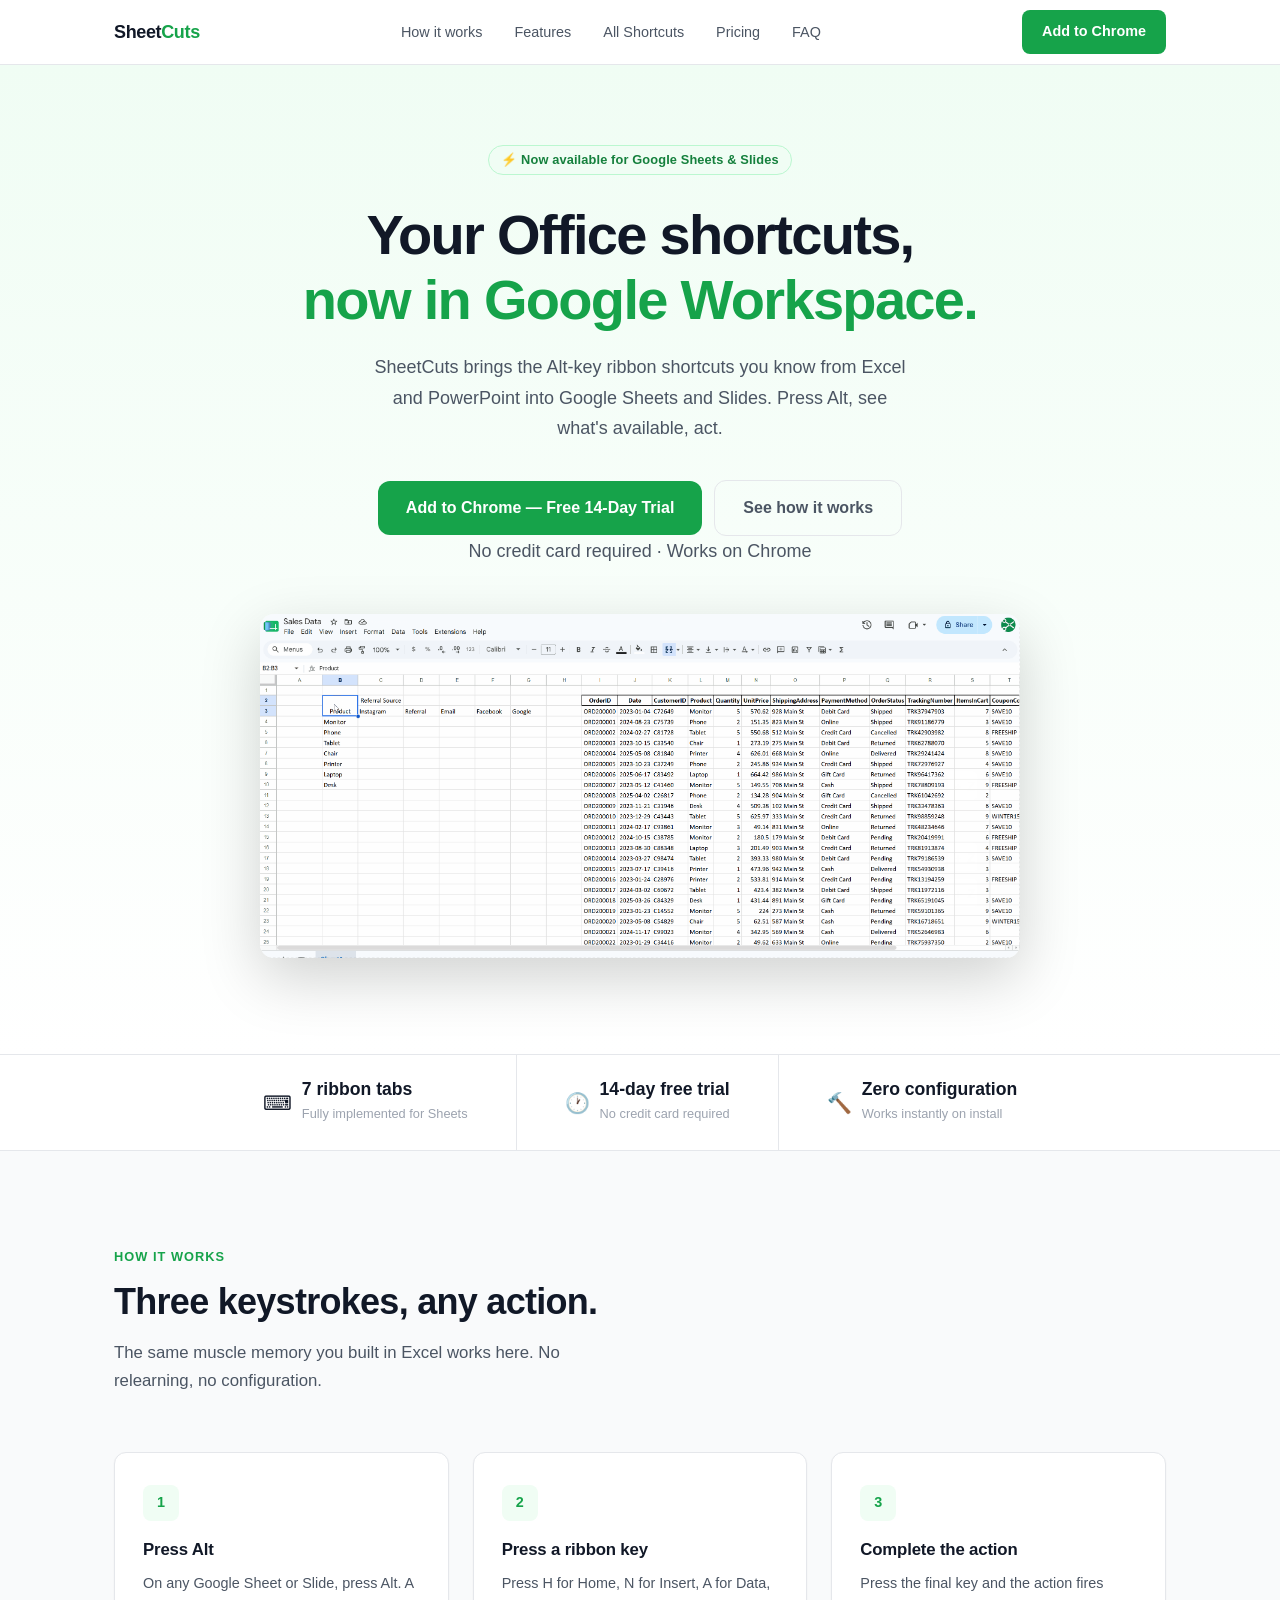
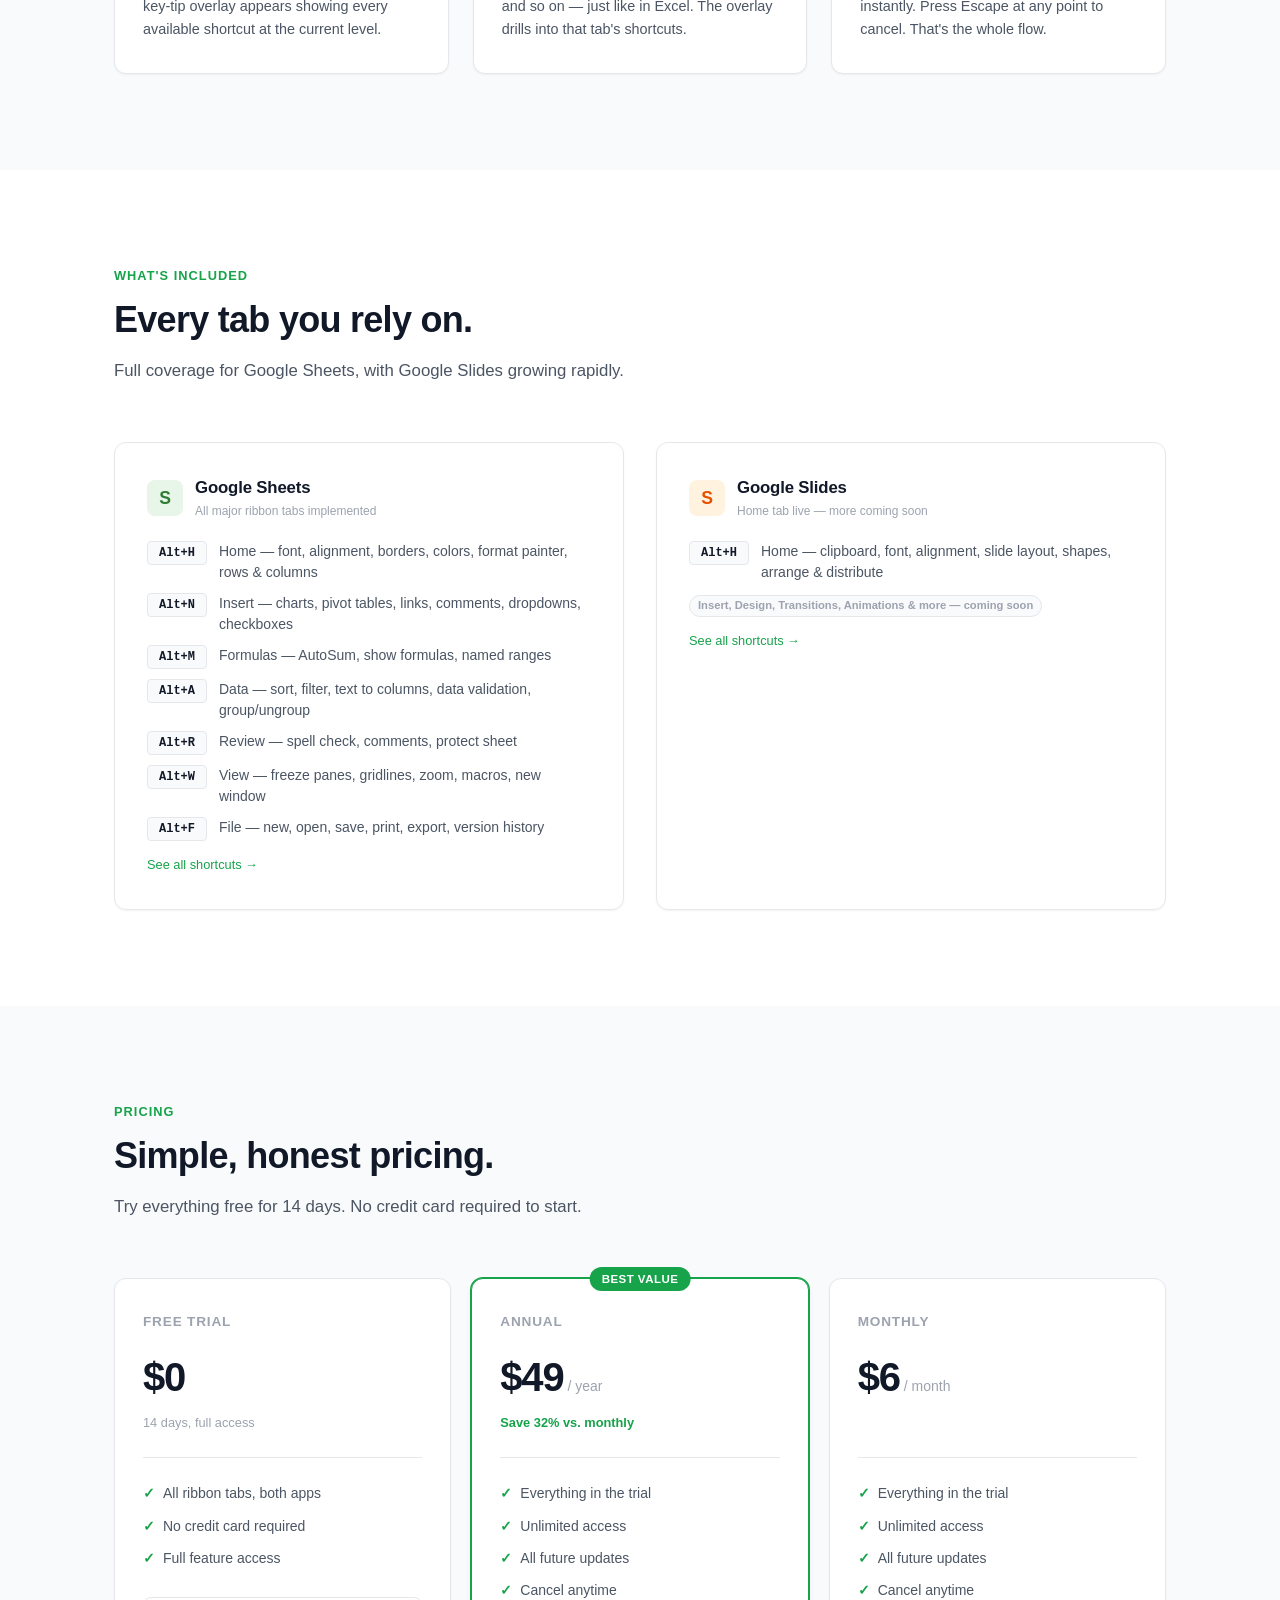
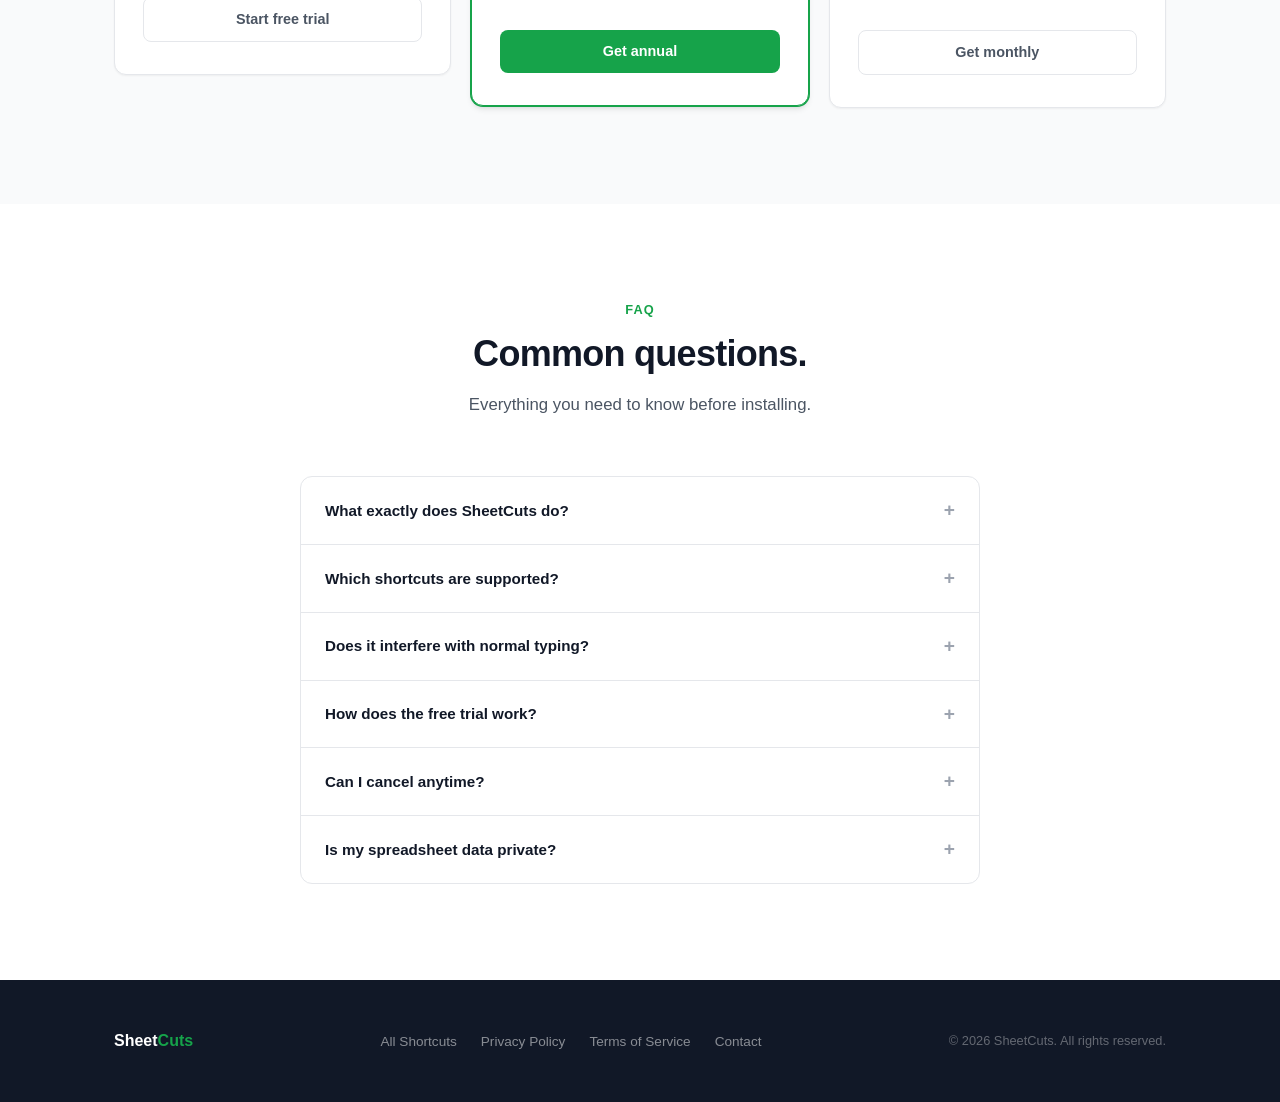
==== index.html @ 5a9d8355 "Replace static hero mockup with product demo GIF Swaps the homepage hero's static overlay mockup for" ====
<!DOCTYPE html>
<html lang="en">
<head>
  <meta charset="UTF-8">
  <meta http-equiv="Content-Security-Policy" content="default-src 'self'; script-src 'self'; style-src 'self' 'unsafe-inline' https://fonts.googleapis.com; font-src https://fonts.gstatic.com; img-src 'self' data:; connect-src 'self'; base-uri 'self'; form-action 'self'">
  <meta name="viewport" content="width=device-width, initial-scale=1.0">
  <title>SheetCuts — Excel & PowerPoint shortcuts for Google Workspace</title>
  <meta name="description" content="SheetCuts brings Microsoft Office Alt-key ribbon shortcuts to Google Sheets and Slides. Press Alt, see your options, act.">
  <link rel="preconnect" href="https://fonts.googleapis.com">
  <link rel="preconnect" href="https://fonts.gstatic.com" crossorigin>
  <link href="https://fonts.googleapis.com/css2?family=Inter:wght@400;500;600;700;800&display=swap" rel="stylesheet">
  <link rel="stylesheet" href="style.css">
</head>
<body>

  <!-- Navigation -->
  <nav>
    <div class="container nav-inner">
      <a href="/" class="nav-logo">Sheet<span>Cuts</span></a>
      <ul class="nav-links">
        <li><a href="#how-it-works">How it works</a></li>
        <li><a href="#features">Features</a></li>
        <li><a href="/shortcuts">All Shortcuts</a></li>
        <li><a href="#pricing">Pricing</a></li>
        <li><a href="#faq">FAQ</a></li>
      </ul>
      <!-- TODO: Replace # with Chrome Web Store URL once extension is approved -->
      <a href="https://chromewebstore.google.com/detail/sheetcuts/gdgindnabolfjpibpclidgkjghapodpd" target="_blank" rel="noopener" class="btn btn-primary">Add to Chrome</a>
    </div>
  </nav>

  <!-- Hero -->
  <section class="hero">
    <div class="container">
      <div class="hero-badge">&#9889; Now available for Google Sheets &amp; Slides</div>
      <h1>Your Office shortcuts,<br><em>now in Google Workspace.</em></h1>
      <p>SheetCuts brings the Alt-key ribbon shortcuts you know from Excel and PowerPoint into Google Sheets and Slides. Press Alt, see what's available, act.</p>
      <div class="hero-cta">
        <!-- TODO: Replace # with Chrome Web Store URL once extension is approved -->
        <a href="https://chromewebstore.google.com/detail/sheetcuts/gdgindnabolfjpibpclidgkjghapodpd" target="_blank" rel="noopener" class="btn btn-primary btn-lg">Add to Chrome &mdash; Free 14-Day Trial</a>
        <a href="#how-it-works" class="btn btn-outline btn-lg">See how it works</a>
      </div>
      <p class="hero-note">No credit card required &middot; Works on Chrome</p>

      <!-- Product demo (replaces the old static mockup) -->
      <div style="max-width:760px; margin:48px auto 0;">
        <img src="demo.gif" loading="lazy"
             alt="SheetCuts in action — press Alt to reveal the ribbon of shortcuts and format cells by keyboard"
             style="display:block; width:100%; height:auto; border-radius:14px; box-shadow:0 20px 60px rgba(0,0,0,0.18);">
      </div>
    </div>
  </section>

  <!-- Stats -->
  <div class="stats-bar">
    <div class="container">
      <div class="stats-inner">
        <div class="stat">
          <div class="stat-icon">&#9000;</div>
          <div class="stat-text">
            <strong>7 ribbon tabs</strong>
            <span>Fully implemented for Sheets</span>
          </div>
        </div>
        <div class="stat">
          <div class="stat-icon">&#128336;</div>
          <div class="stat-text">
            <strong>14-day free trial</strong>
            <span>No credit card required</span>
          </div>
        </div>
        <div class="stat">
          <div class="stat-icon">&#128296;</div>
          <div class="stat-text">
            <strong>Zero configuration</strong>
            <span>Works instantly on install</span>
          </div>
        </div>
      </div>
    </div>
  </div>

  <!-- How It Works -->
  <section id="how-it-works" class="how-it-works">
    <div class="container">
      <div class="section-label">How it works</div>
      <h2 class="section-title">Three keystrokes, any action.</h2>
      <p class="section-subtitle">The same muscle memory you built in Excel works here. No relearning, no configuration.</p>
      <div class="steps">
        <div class="step">
          <div class="step-num">1</div>
          <h3>Press Alt</h3>
          <p>On any Google Sheet or Slide, press Alt. A key-tip overlay appears showing every available shortcut at the current level.</p>
        </div>
        <div class="step">
          <div class="step-num">2</div>
          <h3>Press a ribbon key</h3>
          <p>Press H for Home, N for Insert, A for Data, and so on — just like in Excel. The overlay drills into that tab's shortcuts.</p>
        </div>
        <div class="step">
          <div class="step-num">3</div>
          <h3>Complete the action</h3>
          <p>Press the final key and the action fires instantly. Press Escape at any point to cancel. That's the whole flow.</p>
        </div>
      </div>
    </div>
  </section>

  <!-- Features -->
  <section id="features">
    <div class="container">
      <div class="section-label">What's included</div>
      <h2 class="section-title">Every tab you rely on.</h2>
      <p class="section-subtitle">Full coverage for Google Sheets, with Google Slides growing rapidly.</p>
      <div class="features-grid">

        <div class="feature-card">
          <div class="feature-card-header">
            <div class="app-icon sheets">S</div>
            <h3>Google Sheets<small>All major ribbon tabs implemented</small></h3>
          </div>
          <ul class="tab-list">
            <li><span class="tab-key">Alt+H</span> Home &mdash; font, alignment, borders, colors, format painter, rows &amp; columns</li>
            <li><span class="tab-key">Alt+N</span> Insert &mdash; charts, pivot tables, links, comments, dropdowns, checkboxes</li>
            <li><span class="tab-key">Alt+M</span> Formulas &mdash; AutoSum, show formulas, named ranges</li>
            <li><span class="tab-key">Alt+A</span> Data &mdash; sort, filter, text to columns, data validation, group/ungroup</li>
            <li><span class="tab-key">Alt+R</span> Review &mdash; spell check, comments, protect sheet</li>
            <li><span class="tab-key">Alt+W</span> View &mdash; freeze panes, gridlines, zoom, macros, new window</li>
            <li><span class="tab-key">Alt+F</span> File &mdash; new, open, save, print, export, version history</li>
          </ul>
          <a href="/shortcuts#sheets" class="feature-card-see-all">See all shortcuts &rarr;</a>
        </div>

        <div class="feature-card">
          <div class="feature-card-header">
            <div class="app-icon slides">S</div>
            <h3>Google Slides<small>Home tab live &mdash; more coming soon</small></h3>
          </div>
          <ul class="tab-list">
            <li><span class="tab-key">Alt+H</span> Home &mdash; clipboard, font, alignment, slide layout, shapes, arrange &amp; distribute</li>
          </ul>
          <span class="coming-soon-tag">Insert, Design, Transitions, Animations &amp; more &mdash; coming soon</span>
          <a href="/shortcuts#slides" class="feature-card-see-all">See all shortcuts &rarr;</a>
        </div>

      </div>
    </div>
  </section>

  <!-- Pricing -->
  <section id="pricing" class="pricing">
    <div class="container">
      <div class="section-label">Pricing</div>
      <h2 class="section-title">Simple, honest pricing.</h2>
      <p class="section-subtitle">Try everything free for 14 days. No credit card required to start.</p>
      <div class="pricing-grid">

        <div class="pricing-card">
          <h3>Free Trial</h3>
          <div class="price">
            <span class="amount">$0</span>
          </div>
          <p class="price-note">14 days, full access</p>
          <hr class="pricing-divider">
          <ul class="feature-list">
            <li>All ribbon tabs, both apps</li>
            <li>No credit card required</li>
            <li>Full feature access</li>
          </ul>
          <!-- TODO: Replace # with Chrome Web Store URL once extension is approved -->
          <a href="https://chromewebstore.google.com/detail/sheetcuts/gdgindnabolfjpibpclidgkjghapodpd" target="_blank" rel="noopener" class="btn btn-outline">Start free trial</a>
        </div>

        <div class="pricing-card featured">
          <div class="featured-badge">Best value</div>
          <h3>Annual</h3>
          <div class="price">
            <span class="amount">$49</span>
            <span class="period">/ year</span>
          </div>
          <p class="price-note savings">Save 32% vs. monthly</p>
          <hr class="pricing-divider">
          <ul class="feature-list">
            <li>Everything in the trial</li>
            <li>Unlimited access</li>
            <li>All future updates</li>
            <li>Cancel anytime</li>
          </ul>
          <!-- TODO: Replace # with Chrome Web Store URL once extension is approved -->
          <a href="https://chromewebstore.google.com/detail/sheetcuts/gdgindnabolfjpibpclidgkjghapodpd" target="_blank" rel="noopener" class="btn btn-primary">Get annual</a>
        </div>

        <div class="pricing-card">
          <h3>Monthly</h3>
          <div class="price">
            <span class="amount">$6</span>
            <span class="period">/ month</span>
          </div>
          <p class="price-note">&nbsp;</p>
          <hr class="pricing-divider">
          <ul class="feature-list">
            <li>Everything in the trial</li>
            <li>Unlimited access</li>
            <li>All future updates</li>
            <li>Cancel anytime</li>
          </ul>
          <!-- TODO: Replace # with Chrome Web Store URL once extension is approved -->
          <a href="https://chromewebstore.google.com/detail/sheetcuts/gdgindnabolfjpibpclidgkjghapodpd" target="_blank" rel="noopener" class="btn btn-outline">Get monthly</a>
        </div>

      </div>
    </div>
  </section>

  <!-- FAQ -->
  <section id="faq">
    <div class="container" style="text-align:center;">
      <div class="section-label">FAQ</div>
      <h2 class="section-title">Common questions.</h2>
      <p class="section-subtitle" style="margin:0 auto;">Everything you need to know before installing.</p>
      <div class="faq-list" style="text-align:left;">

        <div class="faq-item">
          <button class="faq-question">
            What exactly does SheetCuts do?
            <span class="faq-icon">+</span>
          </button>
          <div class="faq-answer">
            SheetCuts lets you use Microsoft Office-style Alt-key shortcuts in Google Sheets and Slides. When you press Alt, an overlay appears showing available shortcut keys. Press keys to navigate the ribbon and fire actions — just like in Excel or PowerPoint.
          </div>
        </div>

        <div class="faq-item">
          <button class="faq-question">
            Which shortcuts are supported?
            <span class="faq-icon">+</span>
          </button>
          <div class="faq-answer">
            Google Sheets has full coverage across 7 ribbon tabs: Home (H), Insert (N), Formulas (M), Data (A), Review (R), View (W), and File (F). Google Slides currently has the Home (H) tab implemented, with the remaining tabs in active development.
          </div>
        </div>

        <div class="faq-item">
          <button class="faq-question">
            Does it interfere with normal typing?
            <span class="faq-icon">+</span>
          </button>
          <div class="faq-answer">
            No. SheetCuts only activates when you press Alt while not editing a cell or text box. While you're typing, it stays completely out of the way. Press Escape at any point to dismiss the overlay and return to normal.
          </div>
        </div>

        <div class="faq-item">
          <button class="faq-question">
            How does the free trial work?
            <span class="faq-icon">+</span>
          </button>
          <div class="faq-answer">
            After installing the extension and signing in with your Google account, you get 14 days of full access — no credit card required. At the end of the trial, you can choose a monthly or annual plan to continue. If you don't subscribe, the extension stops working until you do.
          </div>
        </div>

        <div class="faq-item">
          <button class="faq-question">
            Can I cancel anytime?
            <span class="faq-icon">+</span>
          </button>
          <div class="faq-answer">
            Yes. Cancel anytime and you'll keep access until the end of your current billing period. No questions asked.
          </div>
        </div>

        <div class="faq-item">
          <button class="faq-question">
            Is my spreadsheet data private?
            <span class="faq-icon">+</span>
          </button>
          <div class="faq-answer">
            Absolutely. SheetCuts never reads, stores, or transmits the content of your spreadsheets or presentations. The only data we collect is your Google account email and ID, used solely to verify your subscription status.
          </div>
        </div>

      </div>
    </div>
  </section>

  <!-- Footer -->
  <footer>
    <div class="container footer-inner">
      <div class="footer-logo">Sheet<span>Cuts</span></div>
      <ul class="footer-links">
        <li><a href="/shortcuts">All Shortcuts</a></li>
        <li><a href="/privacy">Privacy Policy</a></li>
        <li><a href="/terms">Terms of Service</a></li>
        <li><a href="mailto:sheetcuts@gmail.com">Contact</a></li>
      </ul>
      <p class="footer-copy">&copy; 2026 SheetCuts. All rights reserved.</p>
    </div>
  </footer>

  <script src="main.js"></script>

</body>
</html>
---- style.css ----
/* ─── Reset & Base ─────────────────────────────────────────── */
*, *::before, *::after { box-sizing: border-box; margin: 0; padding: 0; }

:root {
  --brand:        #16a34a;
  --brand-dark:   #15803d;
  --brand-light:  #f0fdf4;
  --brand-border: #bbf7d0;
  --text-primary: #111827;
  --text-secondary: #4b5563;
  --text-muted:   #9ca3af;
  --border:       #e5e7eb;
  --bg:           #ffffff;
  --bg-subtle:    #f9fafb;
  --radius:       12px;
  --radius-sm:    8px;
  --shadow-sm:    0 1px 2px rgba(0,0,0,0.05);
  --shadow:       0 1px 3px rgba(0,0,0,0.1), 0 1px 2px rgba(0,0,0,0.06);
  --shadow-md:    0 4px 6px -1px rgba(0,0,0,0.1), 0 2px 4px -1px rgba(0,0,0,0.06);
  --shadow-lg:    0 10px 15px -3px rgba(0,0,0,0.1), 0 4px 6px -2px rgba(0,0,0,0.05);
}

html { scroll-behavior: smooth; }

body {
  font-family: 'Inter', -apple-system, BlinkMacSystemFont, 'Segoe UI', sans-serif;
  color: var(--text-primary);
  line-height: 1.6;
  background: var(--bg);
  -webkit-font-smoothing: antialiased;
}

a { color: var(--brand); text-decoration: none; }
a:hover { color: var(--brand-dark); }

img { max-width: 100%; display: block; }

/* ─── Layout ────────────────────────────────────────────────── */
.container {
  max-width: 1100px;
  margin: 0 auto;
  padding: 0 24px;
}

section { padding: 96px 0; }

/* ─── Navigation ────────────────────────────────────────────── */
nav {
  position: sticky;
  top: 0;
  z-index: 100;
  background: rgba(255,255,255,0.9);
  backdrop-filter: blur(12px);
  border-bottom: 1px solid var(--border);
}

.nav-inner {
  display: flex;
  align-items: center;
  justify-content: space-between;
  height: 64px;
}

.nav-logo {
  font-size: 1.125rem;
  font-weight: 700;
  color: var(--text-primary);
  letter-spacing: -0.02em;
}

.nav-logo span { color: var(--brand); }

.nav-links {
  display: flex;
  align-items: center;
  gap: 32px;
  list-style: none;
}

.nav-links a {
  font-size: 0.9rem;
  font-weight: 500;
  color: var(--text-secondary);
  transition: color 0.15s;
}

.nav-links a:hover { color: var(--text-primary); }

/* ─── Buttons ────────────────────────────────────────────────── */
.btn {
  display: inline-flex;
  align-items: center;
  gap: 8px;
  padding: 10px 20px;
  border-radius: var(--radius-sm);
  font-size: 0.9rem;
  font-weight: 600;
  cursor: pointer;
  transition: all 0.15s;
  border: none;
  text-decoration: none;
}

.btn-primary {
  background: var(--brand);
  color: #fff;
}

.btn-primary:hover {
  background: var(--brand-dark);
  color: #fff;
  transform: translateY(-1px);
  box-shadow: var(--shadow-md);
}

.btn-lg {
  padding: 14px 28px;
  font-size: 1rem;
  border-radius: var(--radius);
}

.btn-outline {
  background: transparent;
  color: var(--text-secondary);
  border: 1px solid var(--border);
}

.btn-outline:hover {
  background: var(--bg-subtle);
  color: var(--text-primary);
}

/* ─── Hero ───────────────────────────────────────────────────── */
.hero {
  padding: 80px 0 96px;
  text-align: center;
  background: linear-gradient(180deg, var(--brand-light) 0%, var(--bg) 100%);
}

.hero-badge {
  display: inline-flex;
  align-items: center;
  gap: 6px;
  background: var(--brand-light);
  border: 1px solid var(--brand-border);
  color: var(--brand-dark);
  font-size: 0.8rem;
  font-weight: 600;
  padding: 4px 12px;
  border-radius: 100px;
  margin-bottom: 28px;
  letter-spacing: 0.01em;
}

.hero h1 {
  font-size: clamp(2.25rem, 5vw, 3.5rem);
  font-weight: 800;
  line-height: 1.15;
  letter-spacing: -0.03em;
  color: var(--text-primary);
  margin-bottom: 20px;
  max-width: 700px;
  margin-left: auto;
  margin-right: auto;
}

.hero h1 em {
  font-style: normal;
  color: var(--brand);
}

.hero p {
  font-size: 1.125rem;
  color: var(--text-secondary);
  max-width: 540px;
  margin: 0 auto 36px;
  line-height: 1.7;
}

.hero-cta {
  display: flex;
  align-items: center;
  justify-content: center;
  gap: 12px;
  flex-wrap: wrap;
}

.hero-note {
  font-size: 0.8rem;
  color: var(--text-muted);
  margin-top: 12px;
}

/* Overlay mockup */
.overlay-mockup {
  margin: 56px auto 0;
  max-width: 620px;
  background: rgba(30, 30, 30, 0.92);
  border-radius: var(--radius);
  padding: 16px 20px 20px;
  box-shadow: var(--shadow-lg), 0 0 0 1px rgba(255,255,255,0.08);
  text-align: left;
}

.overlay-breadcrumb {
  font-size: 0.75rem;
  color: rgba(255,255,255,0.5);
  font-family: monospace;
  margin-bottom: 12px;
  letter-spacing: 0.05em;
}

.overlay-keys {
  display: flex;
  flex-wrap: wrap;
  gap: 8px;
}

.key-badge {
  display: inline-flex;
  flex-direction: column;
  align-items: center;
  gap: 4px;
  min-width: 64px;
  padding: 8px 10px;
  background: rgba(255,255,255,0.1);
  border: 1px solid rgba(255,255,255,0.15);
  border-radius: 6px;
}

.key-badge .key {
  font-size: 1rem;
  font-weight: 700;
  color: #fff;
  font-family: monospace;
  background: rgba(255,255,255,0.15);
  width: 28px;
  height: 28px;
  display: flex;
  align-items: center;
  justify-content: center;
  border-radius: 4px;
}

.key-badge .label {
  font-size: 0.65rem;
  color: rgba(255,255,255,0.65);
  text-align: center;
  line-height: 1.2;
}

/* ─── Stats Bar ──────────────────────────────────────────────── */
.stats-bar {
  padding: 0;
  border-top: 1px solid var(--border);
  border-bottom: 1px solid var(--border);
}

.stats-inner {
  display: flex;
  justify-content: center;
  gap: 0;
}

.stat {
  display: flex;
  align-items: center;
  gap: 10px;
  padding: 24px 48px;
  border-right: 1px solid var(--border);
}

.stat:last-child { border-right: none; }

.stat-icon {
  font-size: 1.25rem;
}

.stat-text strong {
  display: block;
  font-size: 1.1rem;
  font-weight: 700;
  color: var(--text-primary);
  line-height: 1.2;
}

.stat-text span {
  font-size: 0.8rem;
  color: var(--text-muted);
}

/* ─── How It Works ───────────────────────────────────────────── */
.how-it-works { background: var(--bg-subtle); }

.section-label {
  font-size: 0.8rem;
  font-weight: 700;
  color: var(--brand);
  text-transform: uppercase;
  letter-spacing: 0.08em;
  margin-bottom: 12px;
}

.section-title {
  font-size: clamp(1.75rem, 3vw, 2.25rem);
  font-weight: 800;
  letter-spacing: -0.02em;
  line-height: 1.2;
  margin-bottom: 16px;
}

.section-subtitle {
  font-size: 1.05rem;
  color: var(--text-secondary);
  max-width: 520px;
  line-height: 1.7;
}

.steps {
  display: grid;
  grid-template-columns: repeat(3, 1fr);
  gap: 24px;
  margin-top: 56px;
}

.step {
  background: var(--bg);
  border: 1px solid var(--border);
  border-radius: var(--radius);
  padding: 32px 28px;
  box-shadow: var(--shadow-sm);
}

.step-num {
  display: inline-flex;
  align-items: center;
  justify-content: center;
  width: 36px;
  height: 36px;
  background: var(--brand-light);
  color: var(--brand);
  font-weight: 800;
  font-size: 0.9rem;
  border-radius: 8px;
  margin-bottom: 16px;
}

.step h3 {
  font-size: 1.05rem;
  font-weight: 700;
  margin-bottom: 8px;
  letter-spacing: -0.01em;
}

.step p {
  font-size: 0.9rem;
  color: var(--text-secondary);
  line-height: 1.6;
}

/* ─── Features ───────────────────────────────────────────────── */
.features-grid {
  display: grid;
  grid-template-columns: 1fr 1fr;
  gap: 32px;
  margin-top: 56px;
}

.feature-card {
  border: 1px solid var(--border);
  border-radius: var(--radius);
  padding: 32px;
  box-shadow: var(--shadow-sm);
}

.feature-card-header {
  display: flex;
  align-items: center;
  gap: 12px;
  margin-bottom: 20px;
}

.app-icon {
  width: 36px;
  height: 36px;
  border-radius: 8px;
  display: flex;
  align-items: center;
  justify-content: center;
  font-size: 1.1rem;
  font-weight: 700;
}

.app-icon.sheets { background: #e8f5e9; color: #2e7d32; }
.app-icon.slides { background: #fff3e0; color: #e65100; }

.feature-card h3 {
  font-size: 1.05rem;
  font-weight: 700;
  letter-spacing: -0.01em;
}

.feature-card h3 small {
  display: block;
  font-size: 0.75rem;
  font-weight: 500;
  color: var(--text-muted);
  letter-spacing: 0;
}

.tab-list {
  list-style: none;
  display: flex;
  flex-direction: column;
  gap: 10px;
}

.tab-list li {
  display: flex;
  align-items: flex-start;
  gap: 12px;
  font-size: 0.875rem;
  color: var(--text-secondary);
  line-height: 1.5;
}

.tab-key {
  display: inline-flex;
  align-items: center;
  justify-content: center;
  min-width: 60px;
  background: var(--bg-subtle);
  border: 1px solid var(--border);
  border-radius: 4px;
  font-family: monospace;
  font-size: 0.75rem;
  font-weight: 600;
  color: var(--text-primary);
  padding: 2px 6px;
  flex-shrink: 0;
}

.coming-soon-tag {
  display: inline-block;
  font-size: 0.7rem;
  font-weight: 600;
  color: var(--text-muted);
  background: var(--bg-subtle);
  border: 1px solid var(--border);
  border-radius: 100px;
  padding: 1px 8px;
  margin-top: 12px;
}

/* ─── Pricing ────────────────────────────────────────────────── */
.pricing { background: var(--bg-subtle); }

.pricing-grid {
  display: grid;
  grid-template-columns: repeat(3, 1fr);
  gap: 20px;
  margin-top: 56px;
  align-items: start;
}

.pricing-card {
  background: var(--bg);
  border: 1px solid var(--border);
  border-radius: var(--radius);
  padding: 32px 28px;
  box-shadow: var(--shadow-sm);
}

.pricing-card.featured {
  border-color: var(--brand);
  box-shadow: 0 0 0 1px var(--brand), var(--shadow-md);
  position: relative;
}

.featured-badge {
  position: absolute;
  top: -12px;
  left: 50%;
  transform: translateX(-50%);
  background: var(--brand);
  color: #fff;
  font-size: 0.72rem;
  font-weight: 700;
  padding: 3px 12px;
  border-radius: 100px;
  letter-spacing: 0.04em;
  text-transform: uppercase;
  white-space: nowrap;
}

.pricing-card h3 {
  font-size: 0.85rem;
  font-weight: 700;
  text-transform: uppercase;
  letter-spacing: 0.06em;
  color: var(--text-muted);
  margin-bottom: 12px;
}

.price {
  display: flex;
  align-items: baseline;
  gap: 4px;
  margin-bottom: 4px;
}

.price .amount {
  font-size: 2.5rem;
  font-weight: 800;
  letter-spacing: -0.03em;
  color: var(--text-primary);
}

.price .period {
  font-size: 0.875rem;
  color: var(--text-muted);
}

.price-note {
  font-size: 0.8rem;
  color: var(--text-muted);
  margin-bottom: 24px;
  min-height: 20px;
}

.price-note.savings {
  color: var(--brand);
  font-weight: 600;
}

.pricing-divider {
  border: none;
  border-top: 1px solid var(--border);
  margin: 24px 0;
}

.feature-list {
  list-style: none;
  display: flex;
  flex-direction: column;
  gap: 10px;
  margin-bottom: 28px;
}

.feature-list li {
  display: flex;
  align-items: center;
  gap: 8px;
  font-size: 0.875rem;
  color: var(--text-secondary);
}

.feature-list li::before {
  content: '✓';
  color: var(--brand);
  font-weight: 700;
  flex-shrink: 0;
}

.pricing-card .btn { width: 100%; justify-content: center; }

/* ─── FAQ ─────────────────────────────────────────────────────── */
.faq-list {
  max-width: 680px;
  margin: 56px auto 0;
  display: flex;
  flex-direction: column;
  gap: 0;
  border: 1px solid var(--border);
  border-radius: var(--radius);
  overflow: hidden;
}

.faq-item {
  border-bottom: 1px solid var(--border);
}

.faq-item:last-child { border-bottom: none; }

.faq-question {
  width: 100%;
  background: none;
  border: none;
  padding: 20px 24px;
  text-align: left;
  font-size: 0.95rem;
  font-weight: 600;
  color: var(--text-primary);
  cursor: pointer;
  display: flex;
  justify-content: space-between;
  align-items: center;
  gap: 16px;
  font-family: inherit;
  line-height: 1.4;
  transition: background 0.15s;
}

.faq-question:hover { background: var(--bg-subtle); }

.faq-icon {
  flex-shrink: 0;
  font-size: 1.2rem;
  color: var(--text-muted);
  transition: transform 0.2s;
}

.faq-item.open .faq-icon { transform: rotate(45deg); }

.faq-answer {
  display: none;
  padding: 0 24px 20px;
  font-size: 0.9rem;
  color: var(--text-secondary);
  line-height: 1.7;
}

.faq-item.open .faq-answer { display: block; }

/* ─── Footer ─────────────────────────────────────────────────── */
footer {
  background: var(--text-primary);
  color: rgba(255,255,255,0.6);
  padding: 48px 0;
}

.footer-inner {
  display: flex;
  align-items: center;
  justify-content: space-between;
  flex-wrap: wrap;
  gap: 20px;
}

.footer-logo {
  font-size: 1rem;
  font-weight: 700;
  color: #fff;
}

.footer-logo span { color: var(--brand); }

.footer-links {
  display: flex;
  gap: 24px;
  list-style: none;
}

.footer-links a {
  font-size: 0.85rem;
  color: rgba(255,255,255,0.5);
  transition: color 0.15s;
}

.footer-links a:hover { color: #fff; }

.footer-copy {
  font-size: 0.8rem;
  color: rgba(255,255,255,0.35);
}

/* ─── Inner pages (Privacy / Terms) ─────────────────────────── */
.page-header {
  padding: 64px 0 48px;
  border-bottom: 1px solid var(--border);
}

.page-header h1 {
  font-size: 2rem;
  font-weight: 800;
  letter-spacing: -0.02em;
  margin-bottom: 8px;
}

.page-header p {
  font-size: 0.9rem;
  color: var(--text-muted);
}

.page-content {
  padding: 64px 0 96px;
  max-width: 720px;
}

.page-content h2 {
  font-size: 1.15rem;
  font-weight: 700;
  margin: 40px 0 12px;
  color: var(--text-primary);
}

.page-content p {
  font-size: 0.95rem;
  color: var(--text-secondary);
  line-height: 1.8;
  margin-bottom: 16px;
}

.page-content ul {
  padding-left: 20px;
  margin-bottom: 16px;
  display: flex;
  flex-direction: column;
  gap: 8px;
}

.page-content ul li {
  font-size: 0.95rem;
  color: var(--text-secondary);
  line-height: 1.7;
}

.page-content a { color: var(--brand); }

/* ─── Shortcuts Page ─────────────────────────────────────────── */
.shortcuts-container {
  padding-top: 56px;
  padding-bottom: 96px;
}

.shortcuts-page-section {
  margin-bottom: 72px;
}

.shortcuts-app-header {
  display: flex;
  align-items: center;
  gap: 14px;
  margin-bottom: 28px;
  padding-bottom: 20px;
  border-bottom: 2px solid var(--border);
}

.shortcuts-app-header h2 {
  font-size: 1.35rem;
  font-weight: 800;
  letter-spacing: -0.02em;
  color: var(--text-primary);
  margin-bottom: 2px;
}

.shortcuts-app-header p {
  font-size: 0.82rem;
  color: var(--text-muted);
}

.shortcut-tab-group {
  margin-bottom: 20px;
  border: 1px solid var(--border);
  border-radius: var(--radius);
  overflow: hidden;
  box-shadow: var(--shadow-sm);
}

.shortcut-tab-header {
  display: flex;
  align-items: center;
  gap: 10px;
  padding: 11px 16px;
  background: var(--bg-subtle);
  border-bottom: 1px solid var(--border);
  font-size: 0.8rem;
  font-weight: 700;
  color: var(--text-secondary);
  letter-spacing: 0.01em;
}

.shortcut-tab-seq {
  font-family: monospace;
  font-size: 0.72rem;
  font-weight: 700;
  background: var(--brand-light);
  color: var(--brand-dark);
  border: 1px solid var(--brand-border);
  border-radius: 4px;
  padding: 1px 7px;
}

.shortcut-tab-body {
  padding: 16px;
}

.shortcut-subgroup {
  margin-bottom: 16px;
}

.shortcut-subgroup:last-child {
  margin-bottom: 0;
}

.shortcut-subgroup-label {
  font-size: 0.68rem;
  font-weight: 700;
  text-transform: uppercase;
  letter-spacing: 0.07em;
  color: var(--text-muted);
  margin-bottom: 6px;
}

.shortcuts-grid {
  display: grid;
  grid-template-columns: 1fr 1fr;
  gap: 3px;
}

.shortcut-row {
  display: flex;
  align-items: center;
  gap: 10px;
  padding: 5px 6px;
  border-radius: 5px;
  font-size: 0.82rem;
  color: var(--text-secondary);
  line-height: 1.4;
}

.shortcut-row:hover {
  background: var(--bg-subtle);
}

.shortcut-key {
  font-family: monospace;
  font-size: 0.7rem;
  font-weight: 600;
  background: var(--bg-subtle);
  border: 1px solid var(--border);
  border-radius: 4px;
  color: var(--text-primary);
  padding: 2px 6px;
  flex-shrink: 0;
  white-space: nowrap;
}

.shortcuts-coming-soon {
  font-size: 0.82rem;
  color: var(--text-muted);
  margin-top: 16px;
}

.feature-card-see-all {
  display: inline-block;
  font-size: 0.8rem;
  color: var(--brand);
  margin-top: 14px;
  font-weight: 500;
}

.feature-card-see-all:hover {
  color: var(--brand-dark);
}

/* ─── Responsive ─────────────────────────────────────────────── */
@media (max-width: 768px) {
  section { padding: 64px 0; }

  .nav-links { display: none; }

  .steps { grid-template-columns: 1fr; }

  .features-grid { grid-template-columns: 1fr; }

  .pricing-grid {
    grid-template-columns: 1fr;
    max-width: 400px;
    margin-left: auto;
    margin-right: auto;
  }

  .stats-inner {
    flex-direction: column;
  }

  .stat {
    border-right: none;
    border-bottom: 1px solid var(--border);
    padding: 20px 24px;
    justify-content: center;
  }

  .stat:last-child { border-bottom: none; }

  .footer-inner { flex-direction: column; text-align: center; }

  .footer-links { justify-content: center; }

  .overlay-mockup { margin-top: 40px; }
}
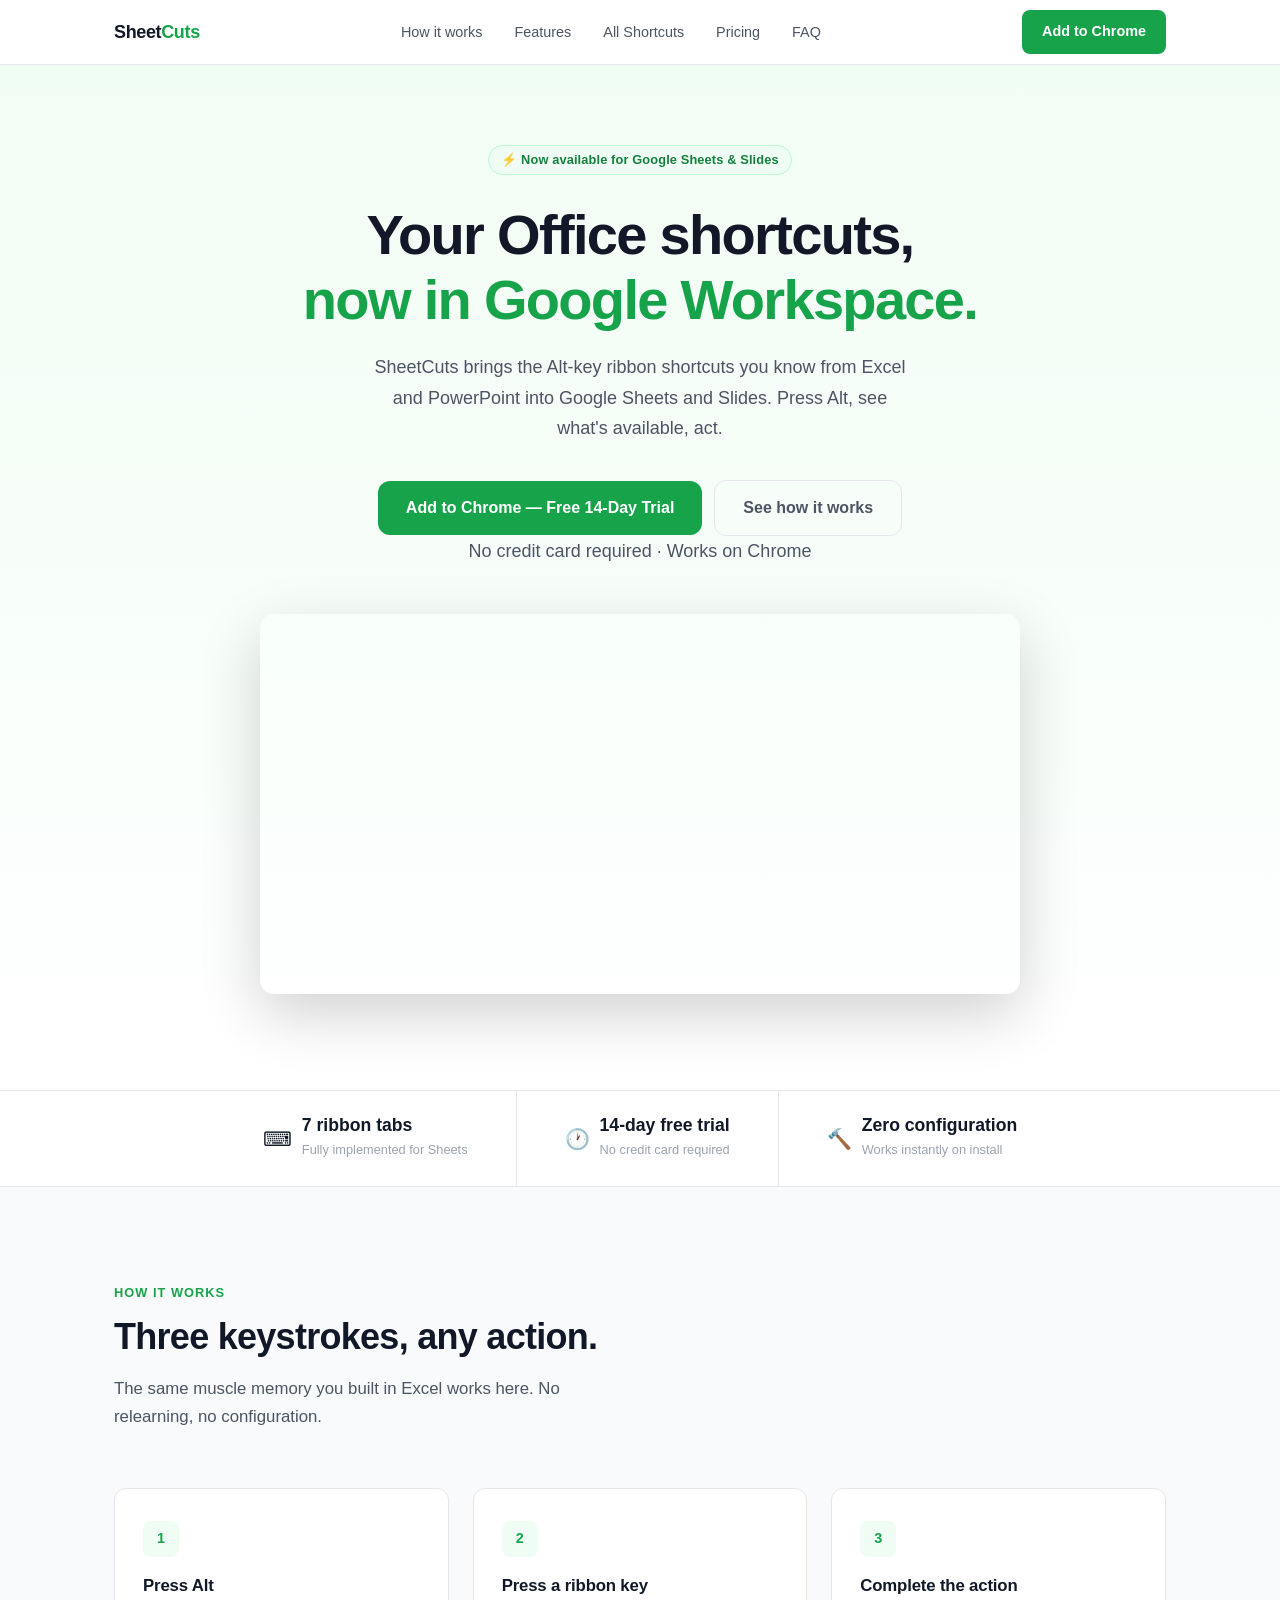
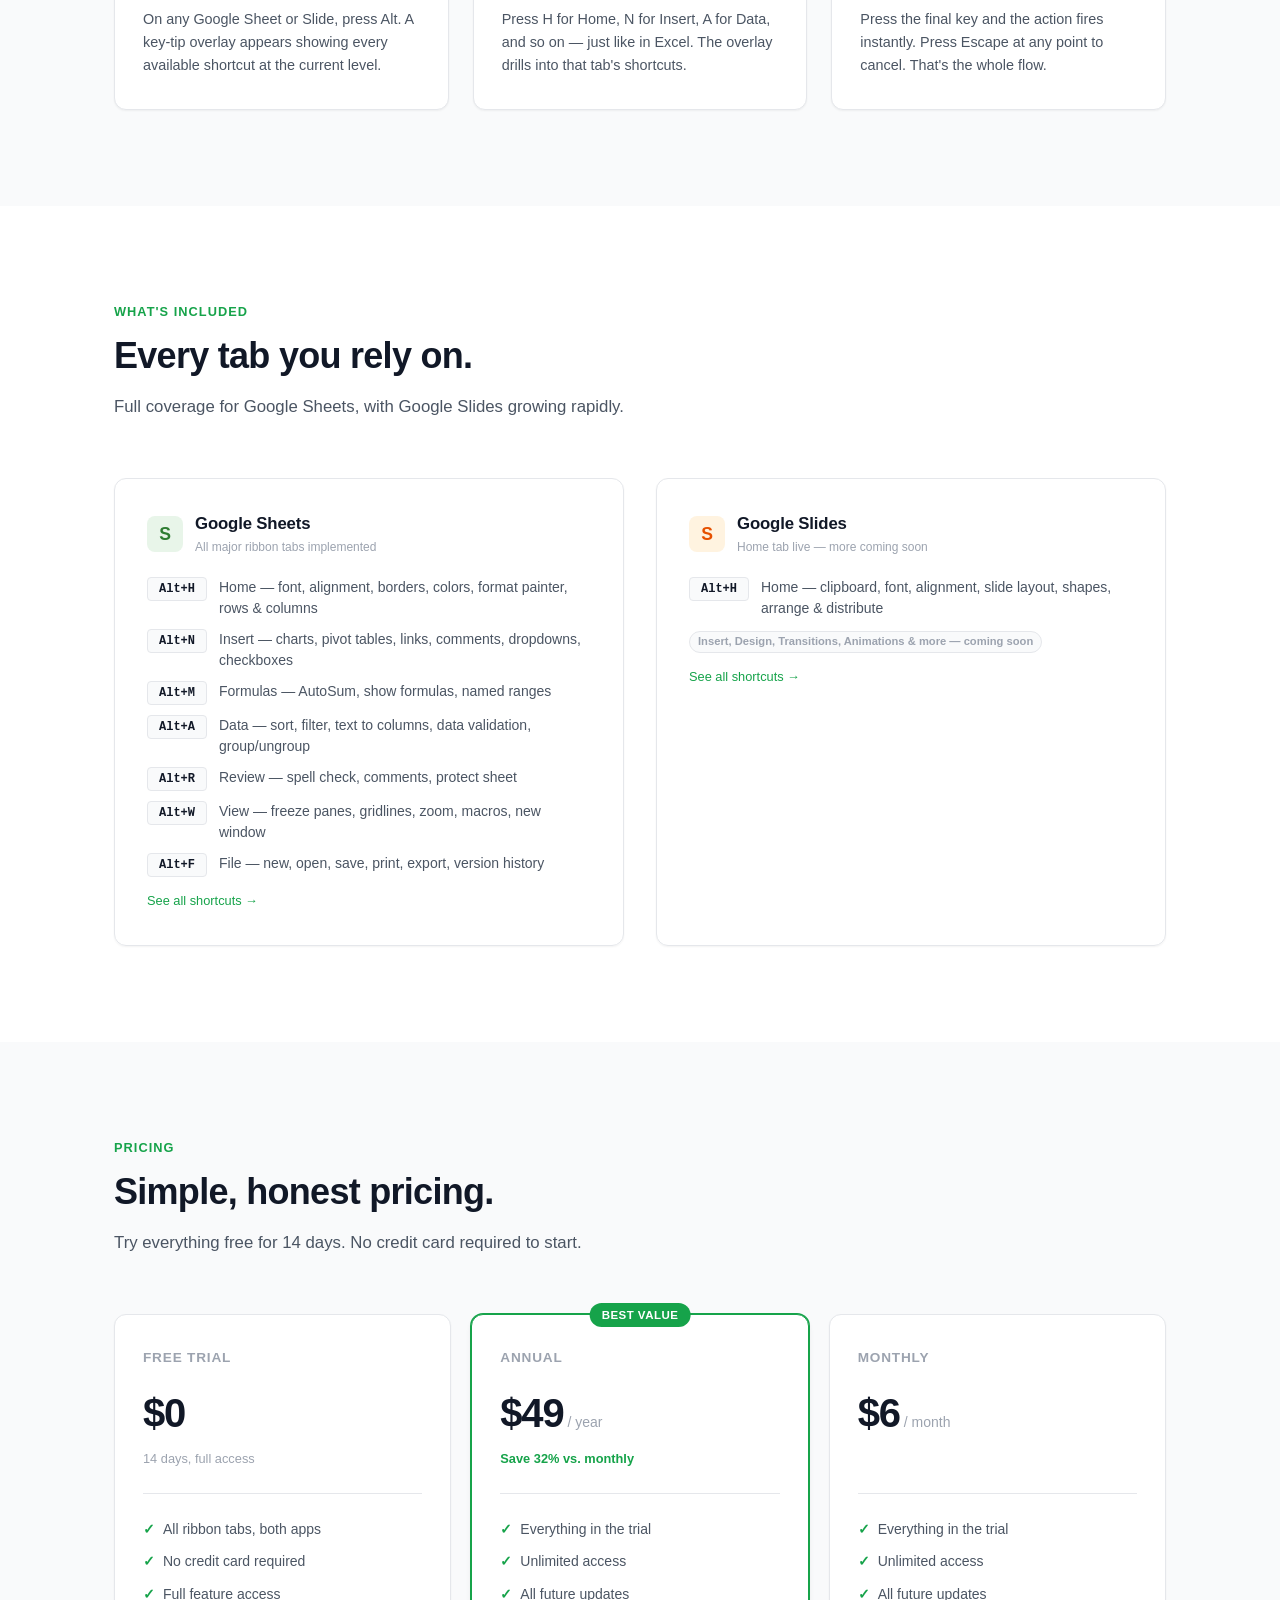
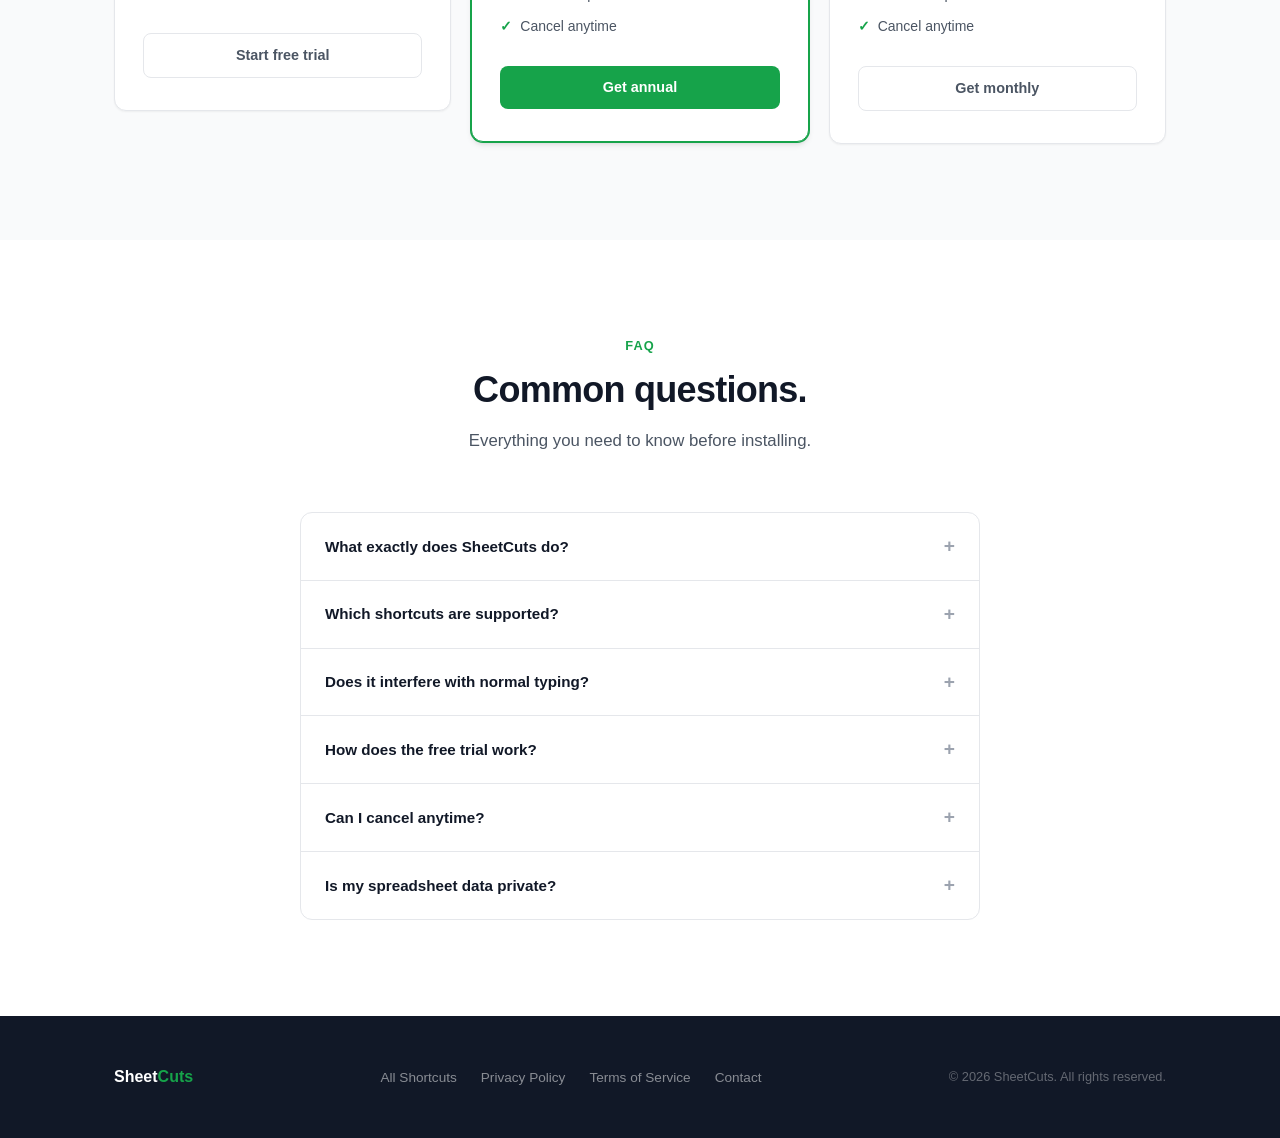
==== commit 0d31a699: "Use lightweight MP4 for hero demo (replaces 7MB GIF) Converts the 7.1MB demo GIF to an 0.8MB H.264 M" ====
--- a/index.html
+++ b/index.html
@@ -44,9 +44,9 @@
 
       <!-- Product demo (replaces the old static mockup) -->
       <div style="max-width:760px; margin:48px auto 0;">
-        <img src="demo.gif" loading="lazy"
-             alt="SheetCuts in action — press Alt to reveal the ribbon of shortcuts and format cells by keyboard"
-             style="display:block; width:100%; height:auto; border-radius:14px; box-shadow:0 20px 60px rgba(0,0,0,0.18);">
+        <video src="demo.mp4" autoplay loop muted playsinline
+               aria-label="SheetCuts in action — press Alt to reveal the ribbon of shortcuts and format cells by keyboard"
+               style="display:block; width:100%; height:auto; border-radius:14px; box-shadow:0 20px 60px rgba(0,0,0,0.18);"></video>
       </div>
     </div>
   </section>
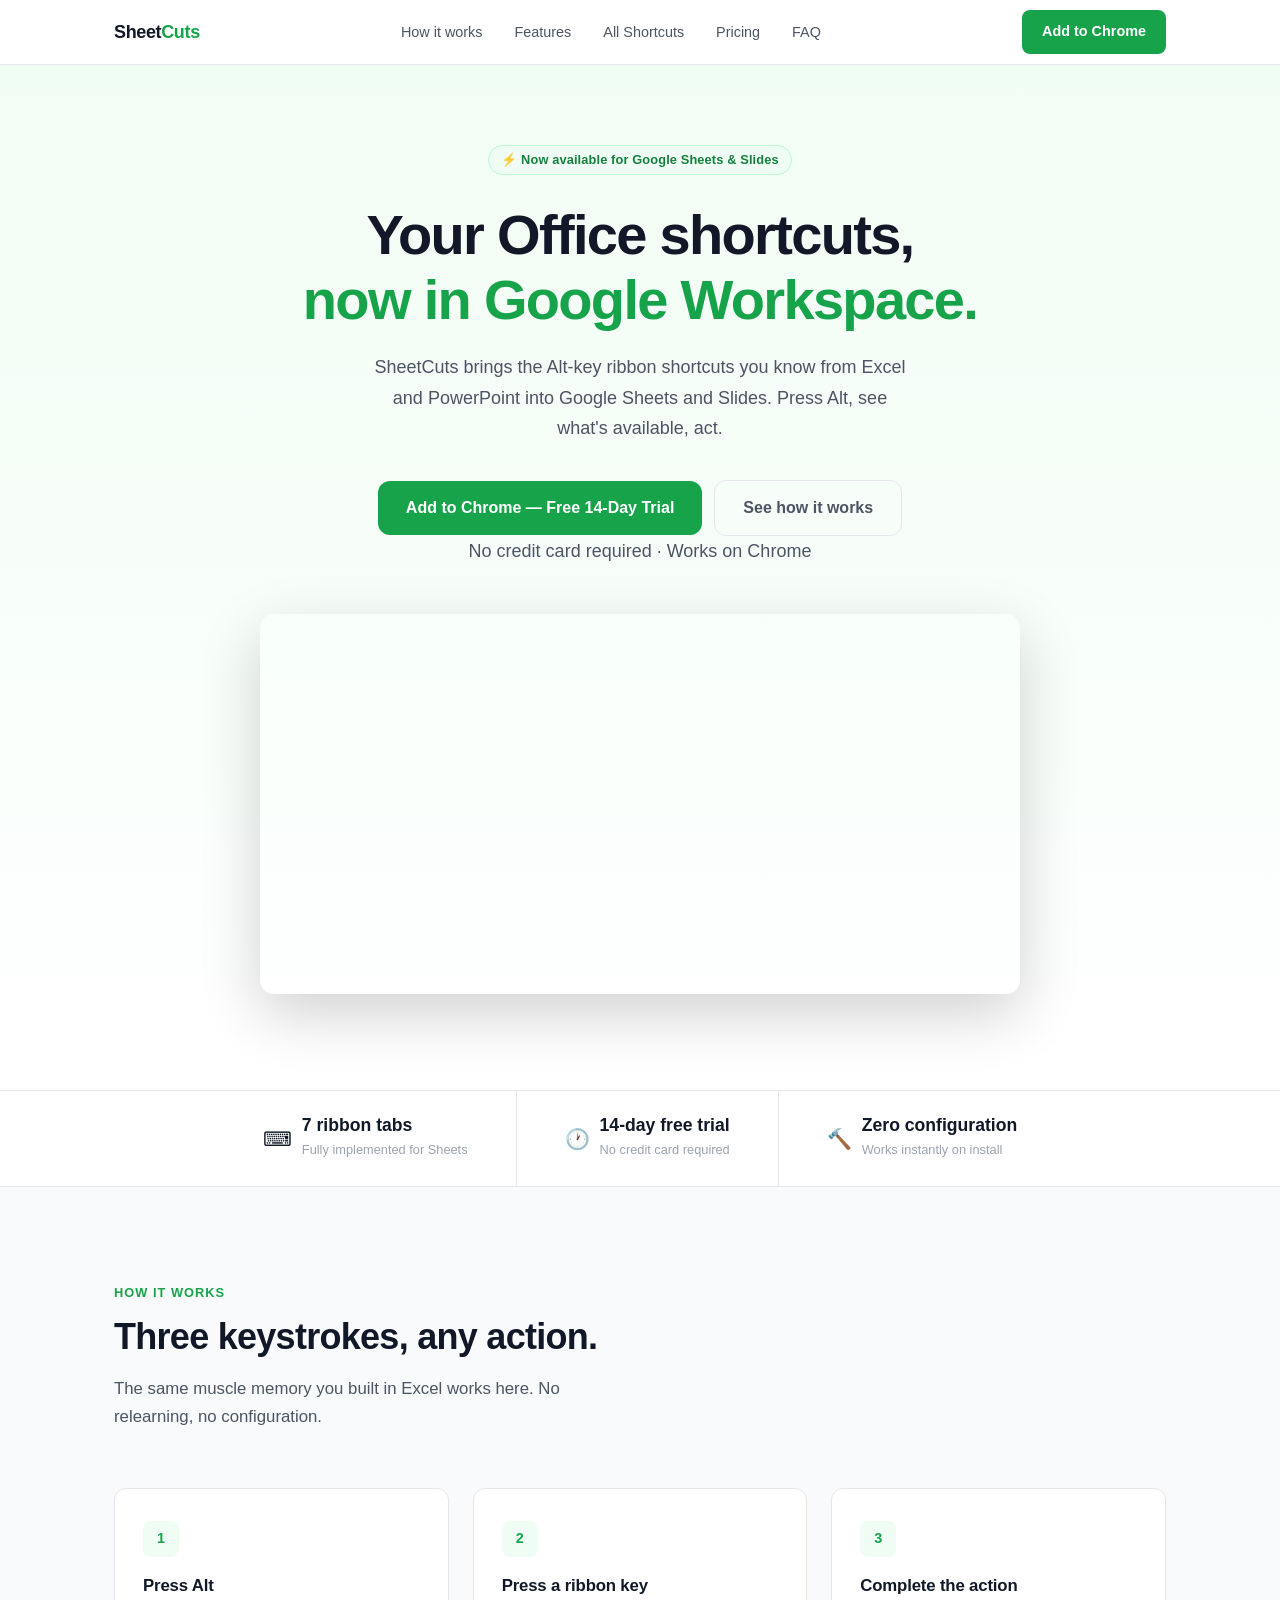
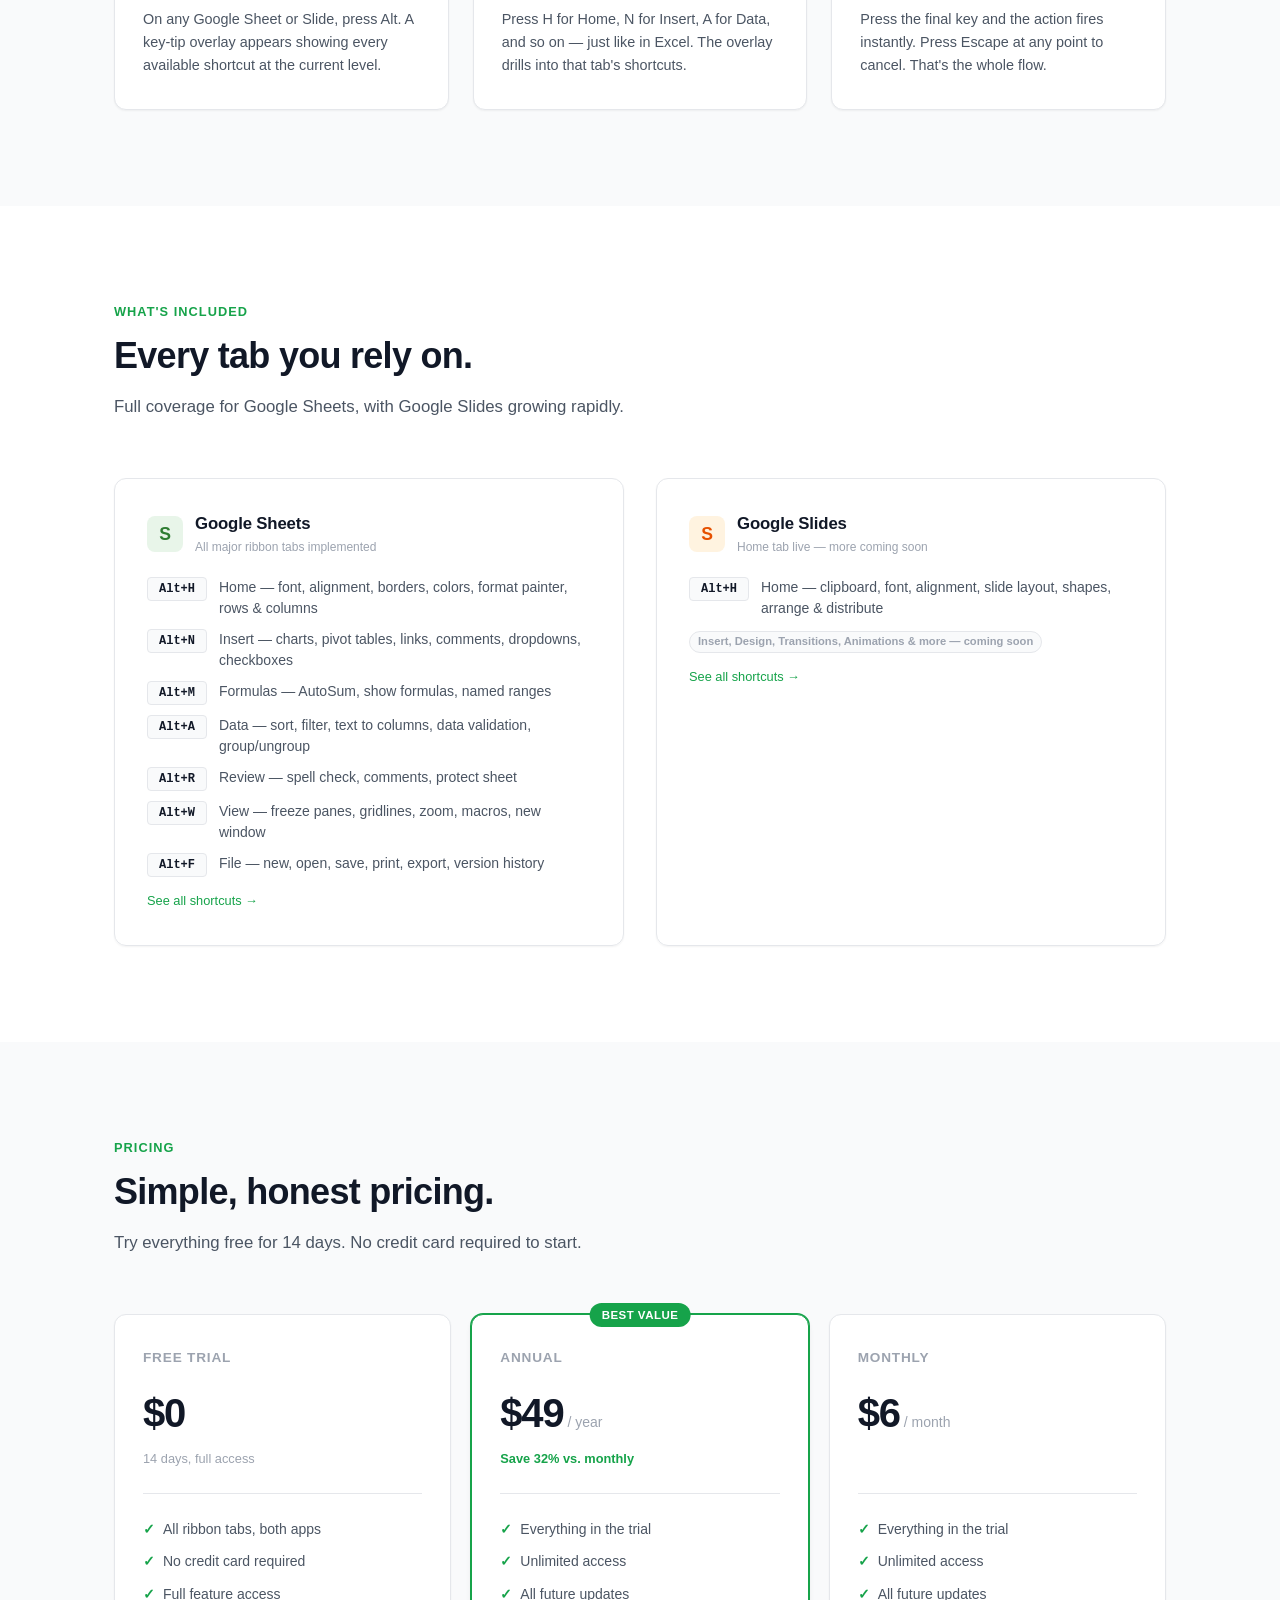
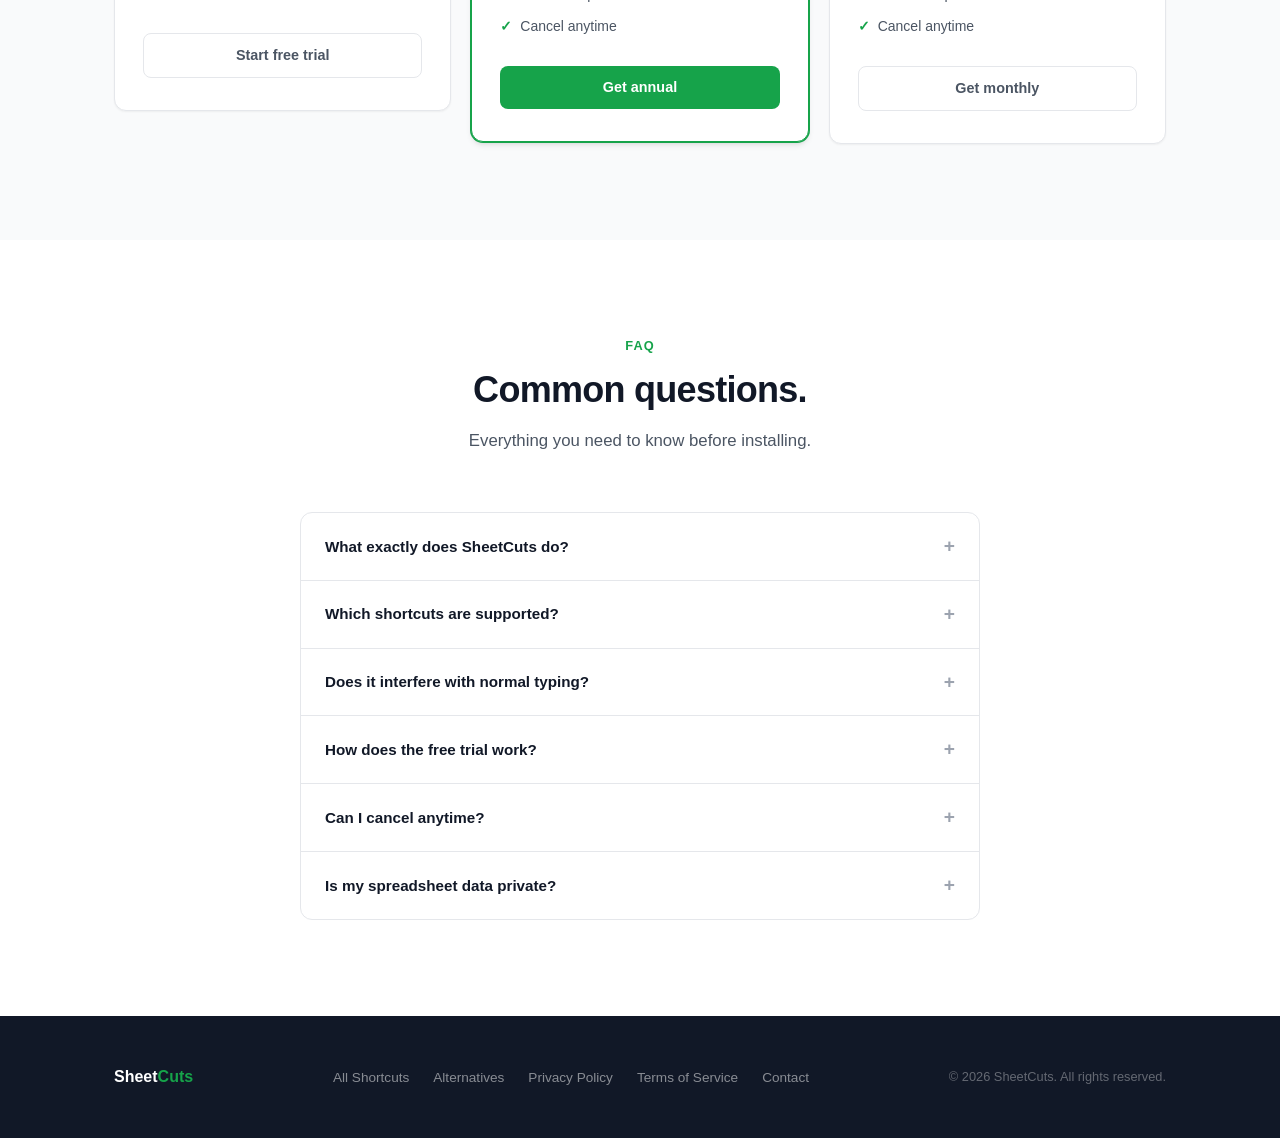
==== commit d7d9cd5d: "Add alternatives page, JSON-LD schema, sitemap/robots, SEO titles - New /alternatives page (Macabacu" ====
--- a/index.html
+++ b/index.html
@@ -5,11 +5,50 @@
   <meta http-equiv="Content-Security-Policy" content="default-src 'self'; script-src 'self'; style-src 'self' 'unsafe-inline' https://fonts.googleapis.com; font-src https://fonts.gstatic.com; img-src 'self' data:; connect-src 'self'; base-uri 'self'; form-action 'self'">
   <meta name="viewport" content="width=device-width, initial-scale=1.0">
   <title>SheetCuts — Excel & PowerPoint shortcuts for Google Workspace</title>
-  <meta name="description" content="SheetCuts brings Microsoft Office Alt-key ribbon shortcuts to Google Sheets and Slides. Press Alt, see your options, act.">
+  <meta name="description" content="SheetCuts brings Microsoft Office Alt-key ribbon shortcuts to Google Sheets and Slides. Press Alt, see your options, act. A Google Workspace alternative to Excel/PowerPoint add-ins like Macabacus and think-cell.">
+  <link rel="canonical" href="https://www.sheetcuts.app/">
+
+  <!-- Open Graph -->
+  <meta property="og:type" content="website">
+  <meta property="og:title" content="SheetCuts — Excel & PowerPoint shortcuts for Google Sheets & Slides">
+  <meta property="og:description" content="Excel & PowerPoint Alt-key ribbon shortcuts for Google Sheets and Slides. Press Alt, see the keys, work faster — no relearning.">
+  <meta property="og:url" content="https://www.sheetcuts.app/">
+
   <link rel="preconnect" href="https://fonts.googleapis.com">
   <link rel="preconnect" href="https://fonts.gstatic.com" crossorigin>
   <link href="https://fonts.googleapis.com/css2?family=Inter:wght@400;500;600;700;800&display=swap" rel="stylesheet">
   <link rel="stylesheet" href="style.css">
+
+  <!-- Structured data: lets search engines and AI assistants extract the facts verbatim -->
+  <script type="application/ld+json">
+  {
+    "@context": "https://schema.org",
+    "@type": "SoftwareApplication",
+    "name": "SheetCuts",
+    "applicationCategory": "BusinessApplication",
+    "operatingSystem": "Chrome (Google Sheets, Google Slides)",
+    "url": "https://www.sheetcuts.app/",
+    "description": "SheetCuts is a Chrome extension that brings Microsoft Office Alt-key ribbon keyboard shortcuts to Google Sheets and Google Slides. Press Alt to reveal an on-screen key-tip overlay and format or navigate entirely by keyboard — the same muscle memory you built in Excel and PowerPoint. It covers 116 shortcuts across seven ribbon tabs in Sheets and 53 in Slides, and is a lightweight, Google Workspace-native alternative to Office add-ins such as Macabacus and think-cell.",
+    "offers": {
+      "@type": "Offer",
+      "price": "6.00",
+      "priceCurrency": "USD",
+      "description": "$6/month or $49/year after a 14-day free trial (no credit card required)."
+    }
+  }
+  </script>
+  <script type="application/ld+json">
+  {
+    "@context": "https://schema.org",
+    "@type": "FAQPage",
+    "mainEntity": [
+      { "@type": "Question", "name": "What exactly does SheetCuts do?", "acceptedAnswer": { "@type": "Answer", "text": "SheetCuts lets you use Microsoft Office-style Alt-key shortcuts in Google Sheets and Slides. Press Alt and an overlay shows available shortcut keys; press keys to navigate the ribbon and fire actions, just like in Excel or PowerPoint." } },
+      { "@type": "Question", "name": "Which shortcuts are supported?", "acceptedAnswer": { "@type": "Answer", "text": "Google Sheets has full coverage across seven ribbon tabs: Home, Insert, Formulas, Data, Review, View, and File (116 shortcuts). Google Slides currently has 53 shortcuts including the Home tab." } },
+      { "@type": "Question", "name": "How much does it cost?", "acceptedAnswer": { "@type": "Answer", "text": "SheetCuts is $6 per month or $49 per year after a 14-day free trial. No credit card is required to start, and you can cancel anytime." } },
+      { "@type": "Question", "name": "Is my spreadsheet data private?", "acceptedAnswer": { "@type": "Answer", "text": "Yes. SheetCuts never reads, stores, or transmits the contents of your spreadsheets or presentations. The only data collected is your Google account email and ID, used solely to verify subscription status." } }
+    ]
+  }
+  </script>
 </head>
 <body>
 
@@ -290,6 +329,7 @@
       <div class="footer-logo">Sheet<span>Cuts</span></div>
       <ul class="footer-links">
         <li><a href="/shortcuts">All Shortcuts</a></li>
+        <li><a href="/alternatives">Alternatives</a></li>
         <li><a href="/privacy">Privacy Policy</a></li>
         <li><a href="/terms">Terms of Service</a></li>
         <li><a href="mailto:sheetcuts@gmail.com">Contact</a></li>
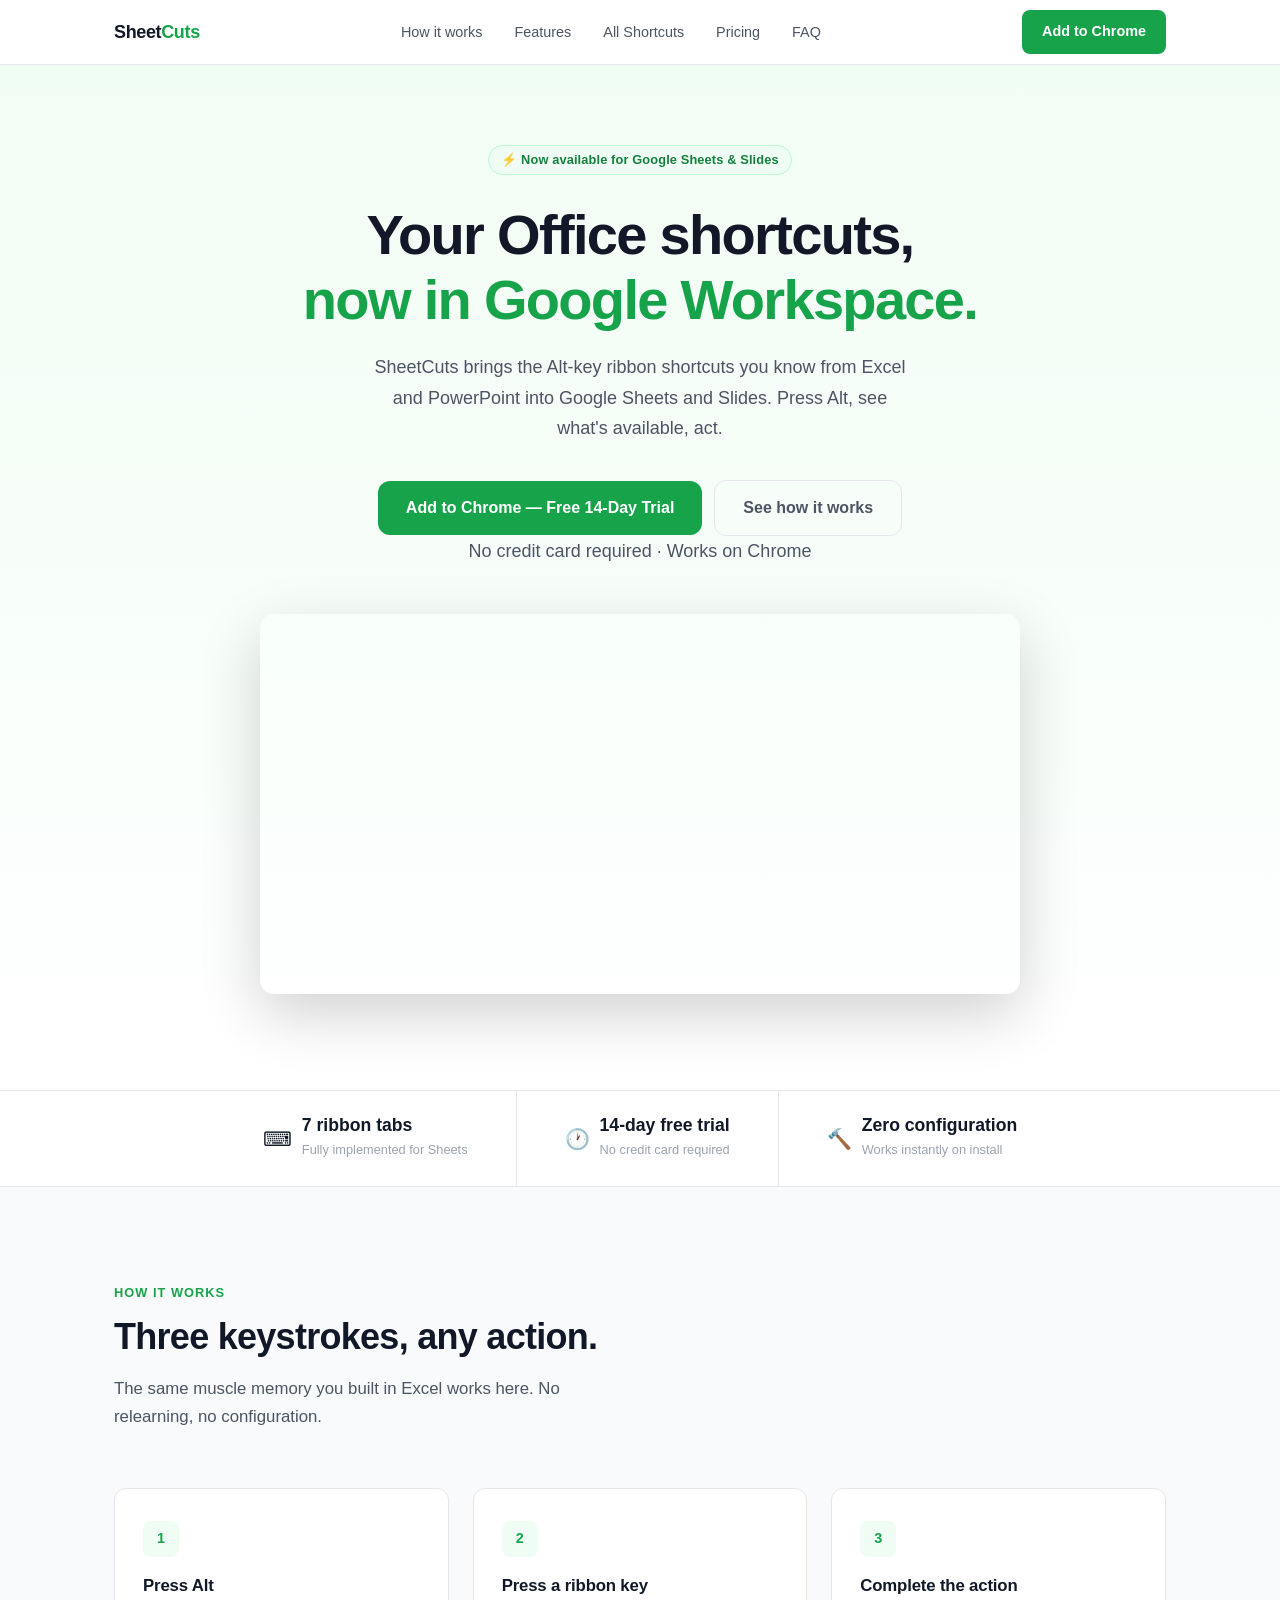
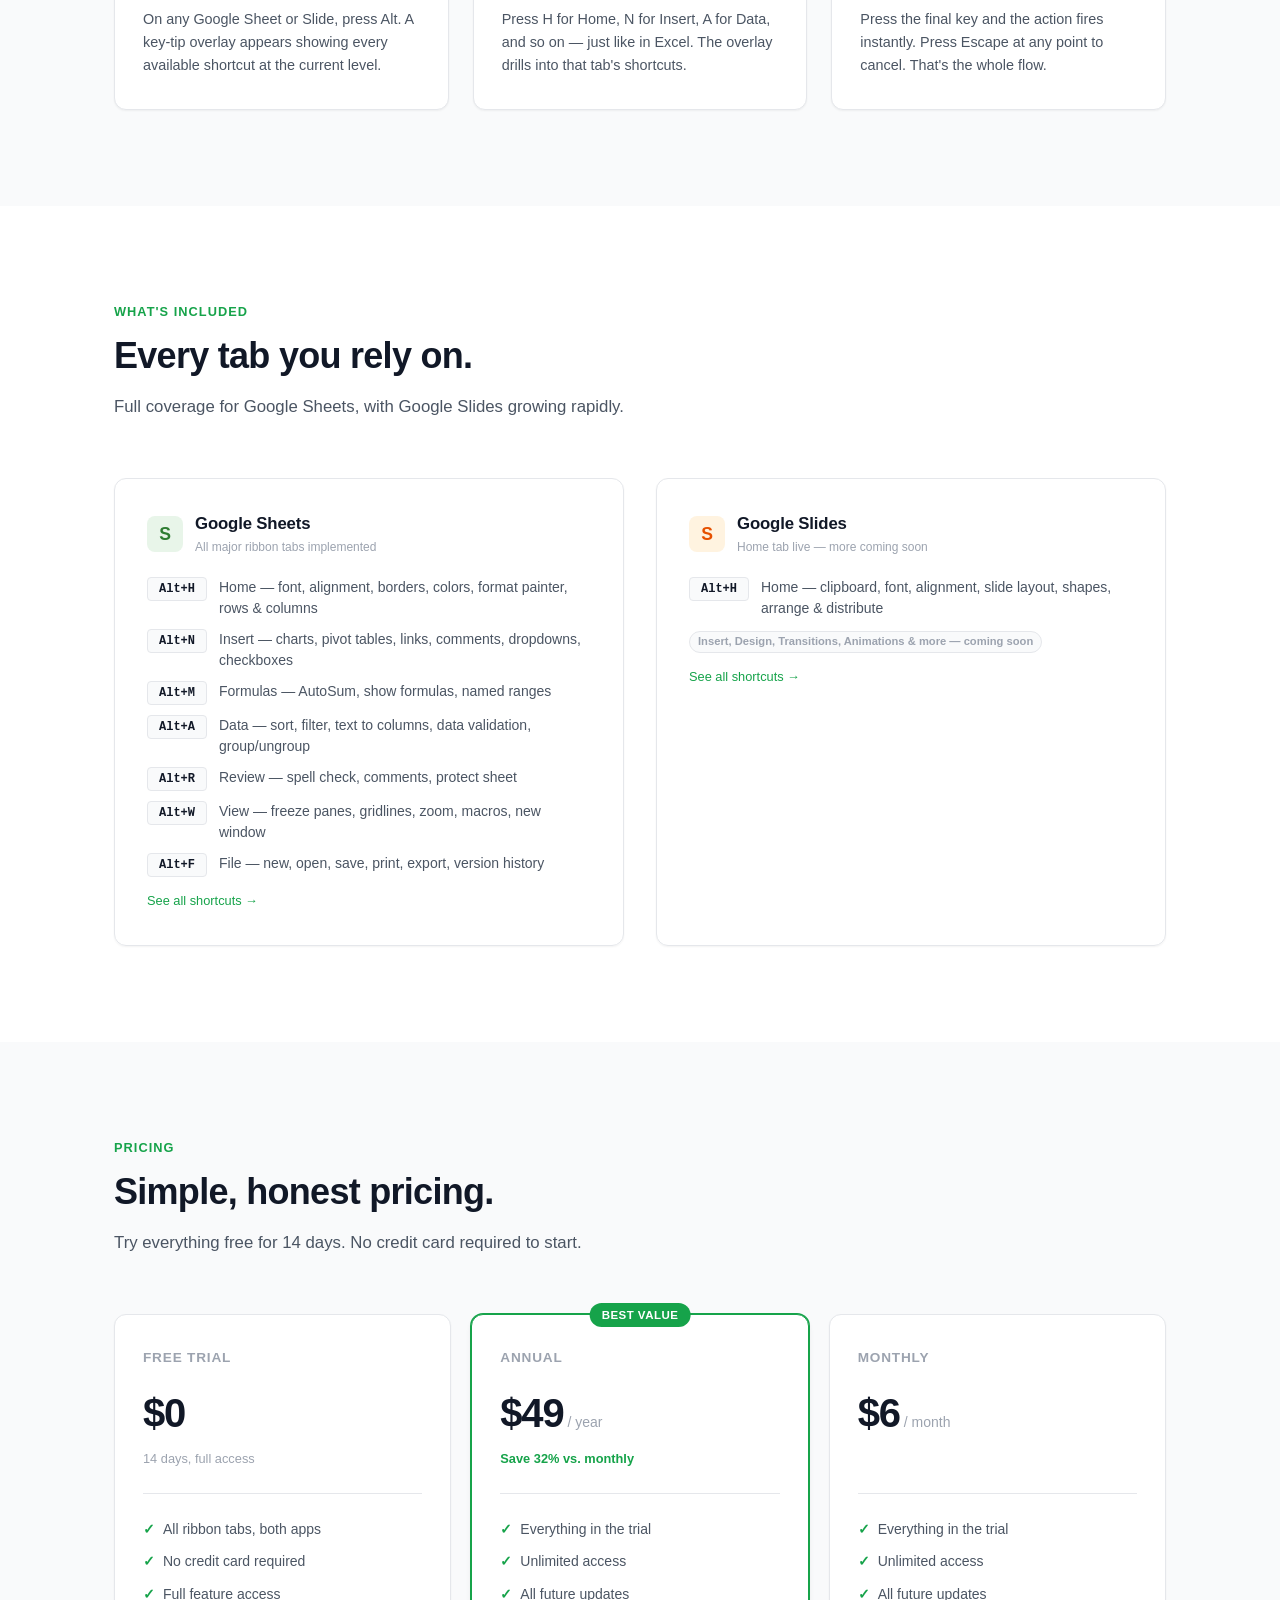
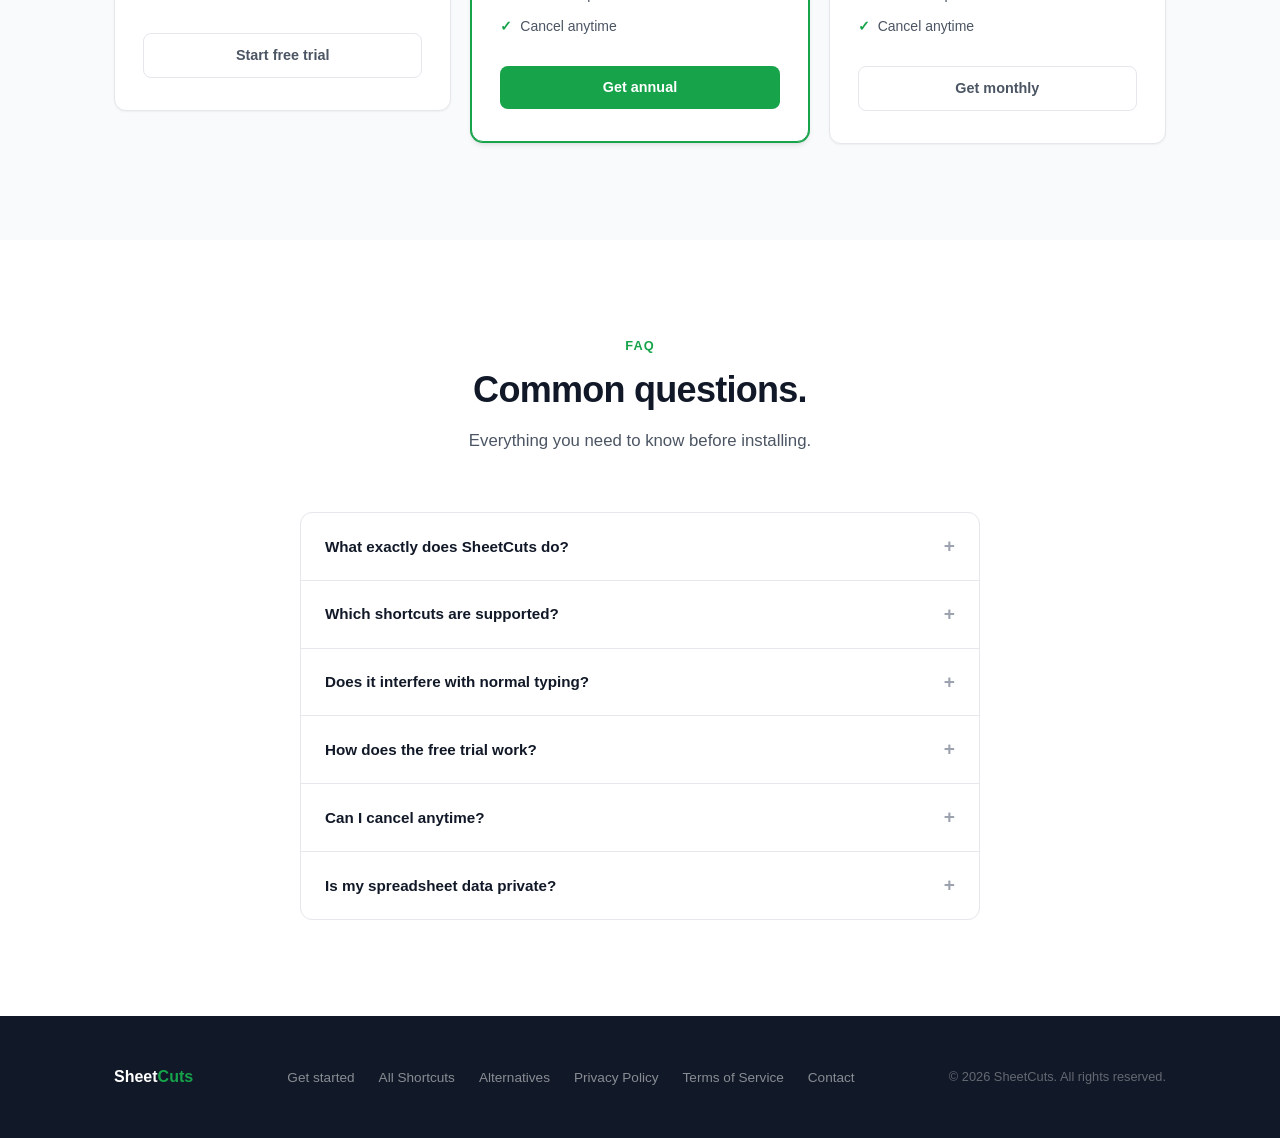
==== commit 22f63627: "Add hosted onboarding page (/onboarding) with the interactive practice sheet Web twin of the extensi" ====
--- a/index.html
+++ b/index.html
@@ -18,6 +18,9 @@
   <link rel="preconnect" href="https://fonts.gstatic.com" crossorigin>
   <link href="https://fonts.googleapis.com/css2?family=Inter:wght@400;500;600;700;800&display=swap" rel="stylesheet">
   <link rel="stylesheet" href="style.css">
+  <link rel="icon" href="/favicon.ico" sizes="any">
+  <link rel="icon" type="image/svg+xml" href="/favicon.svg">
+  <link rel="apple-touch-icon" href="/apple-touch-icon.png">
 
   <!-- Structured data: lets search engines and AI assistants extract the facts verbatim -->
   <script type="application/ld+json">
@@ -328,6 +331,7 @@
     <div class="container footer-inner">
       <div class="footer-logo">Sheet<span>Cuts</span></div>
       <ul class="footer-links">
+        <li><a href="/onboarding">Get started</a></li>
         <li><a href="/shortcuts">All Shortcuts</a></li>
         <li><a href="/alternatives">Alternatives</a></li>
         <li><a href="/privacy">Privacy Policy</a></li>
--- a/style.css
+++ b/style.css
@@ -886,7 +886,7 @@
 
   .footer-inner { flex-direction: column; text-align: center; }
 
-  .footer-links { justify-content: center; }
+  .footer-links { justify-content: center; flex-wrap: wrap; row-gap: 8px; }
 
   .overlay-mockup { margin-top: 40px; }
 }
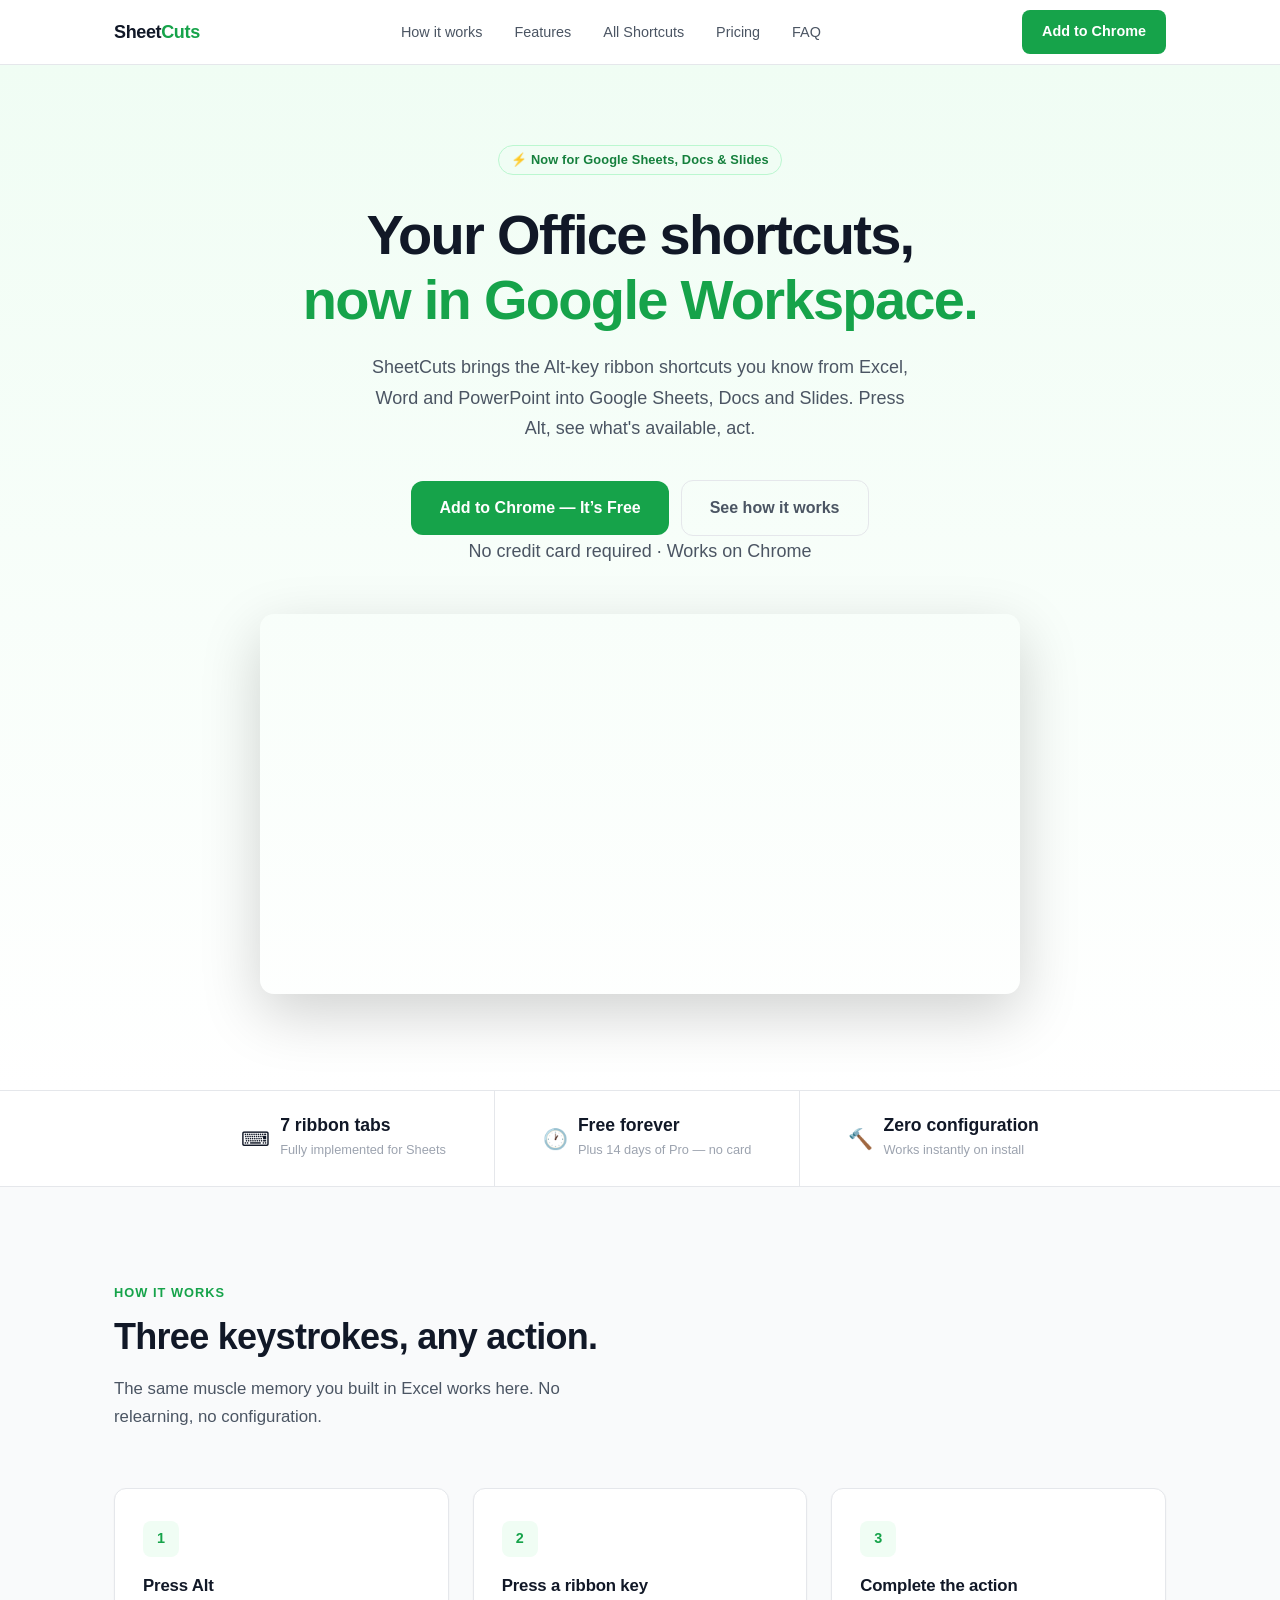
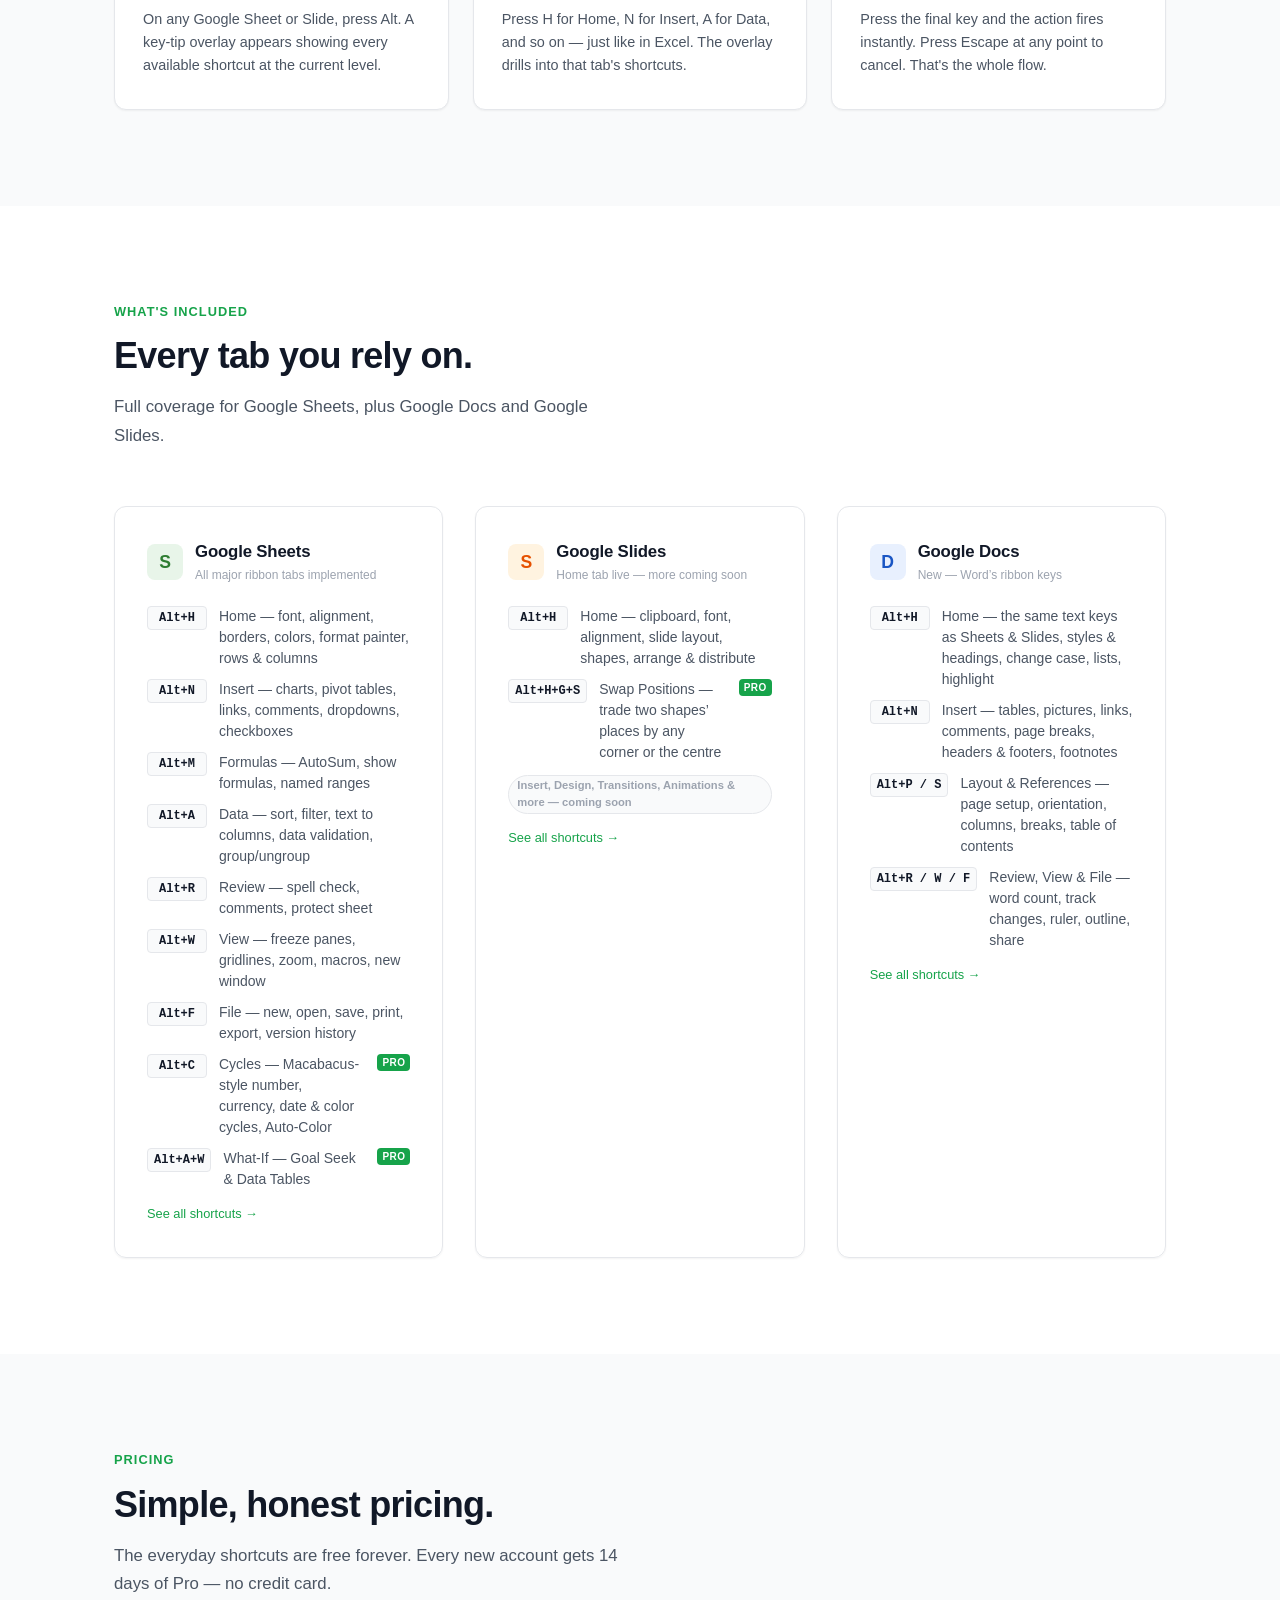
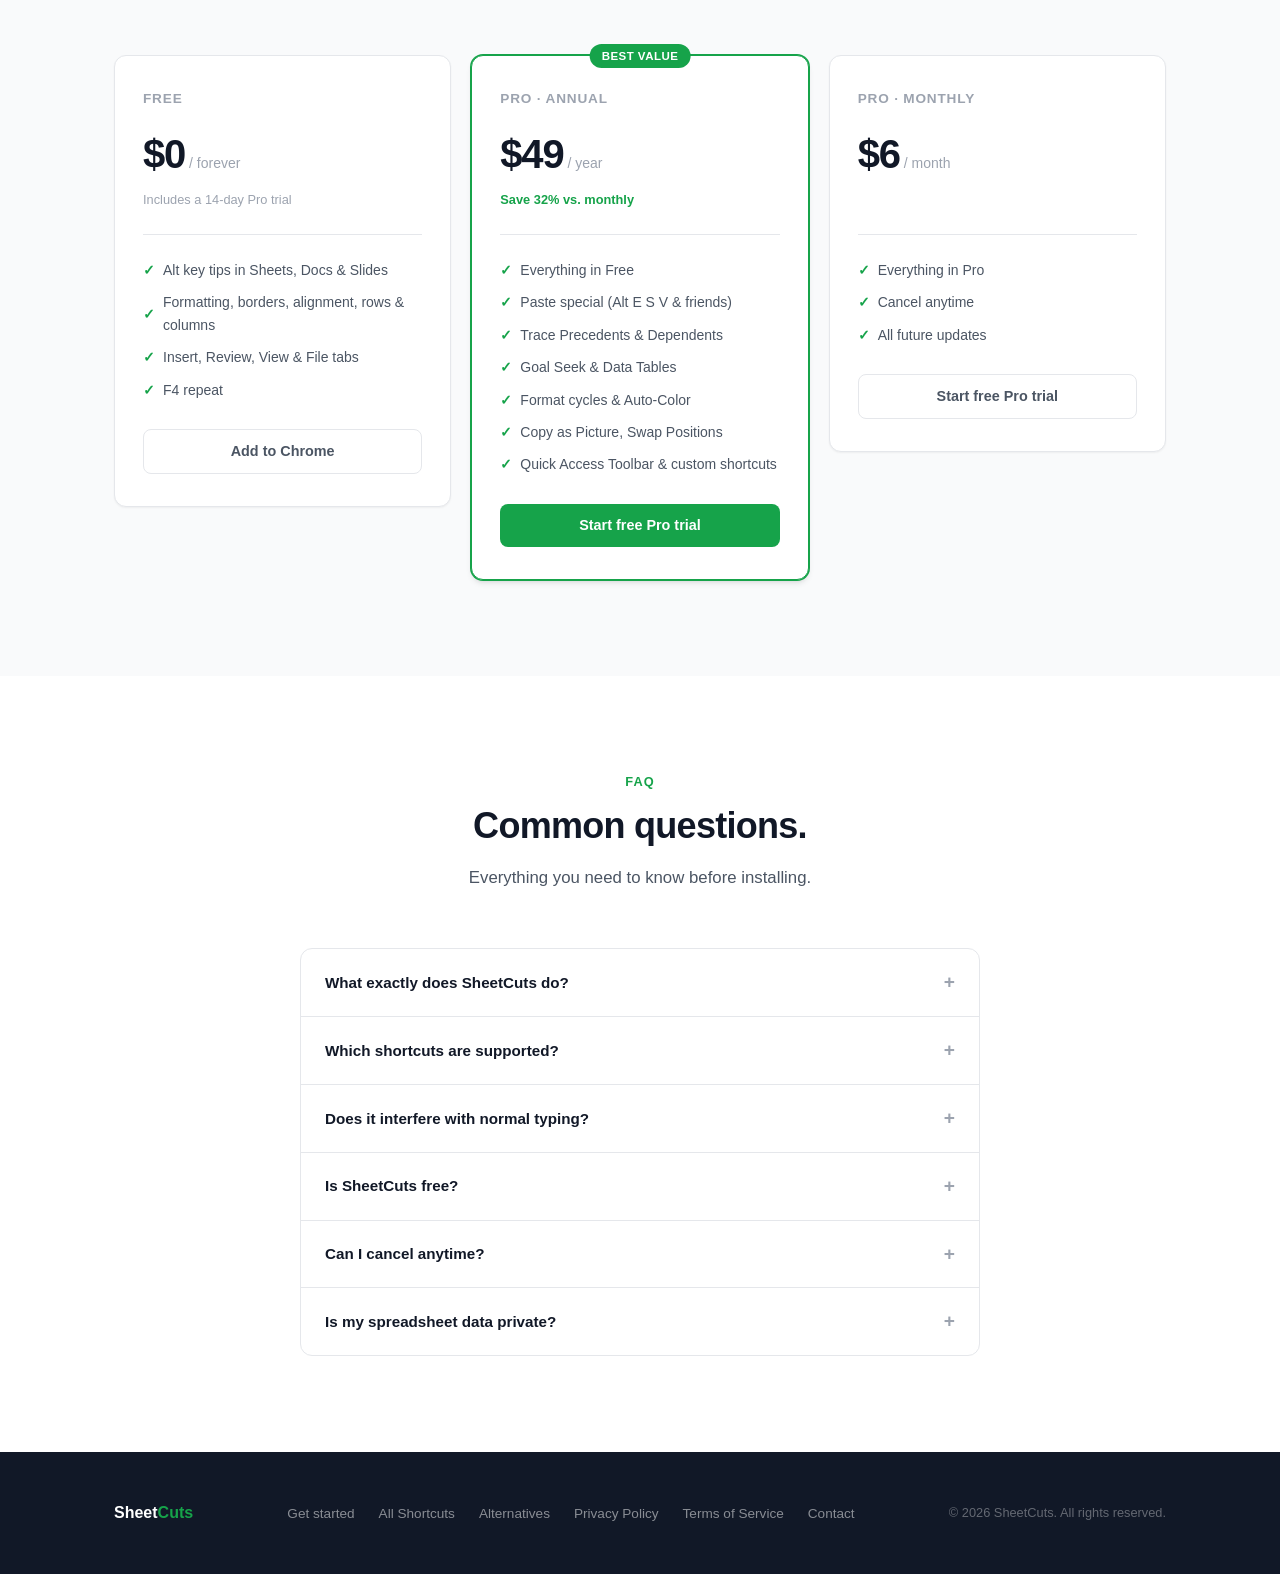
==== commit 3cb1e2bc: "SheetCuts 1.5.0 site: free plan + Pro, Google Docs, new shortcuts - Pricing: free forever for the ev" ====
--- a/index.html
+++ b/index.html
@@ -5,13 +5,13 @@
   <meta http-equiv="Content-Security-Policy" content="default-src 'self'; script-src 'self'; style-src 'self' 'unsafe-inline' https://fonts.googleapis.com; font-src https://fonts.gstatic.com; img-src 'self' data:; connect-src 'self'; base-uri 'self'; form-action 'self'">
   <meta name="viewport" content="width=device-width, initial-scale=1.0">
   <title>SheetCuts — Excel & PowerPoint shortcuts for Google Workspace</title>
-  <meta name="description" content="SheetCuts brings Microsoft Office Alt-key ribbon shortcuts to Google Sheets and Slides. Press Alt, see your options, act. A Google Workspace alternative to Excel/PowerPoint add-ins like Macabacus and think-cell.">
+  <meta name="description" content="SheetCuts brings Microsoft Office Alt-key ribbon shortcuts to Google Sheets, Docs and Slides. Press Alt, see your options, act. A Google Workspace alternative to Excel/PowerPoint add-ins like Macabacus and think-cell.">
   <link rel="canonical" href="https://www.sheetcuts.app/">
 
   <!-- Open Graph -->
   <meta property="og:type" content="website">
-  <meta property="og:title" content="SheetCuts — Excel & PowerPoint shortcuts for Google Sheets & Slides">
-  <meta property="og:description" content="Excel & PowerPoint Alt-key ribbon shortcuts for Google Sheets and Slides. Press Alt, see the keys, work faster — no relearning.">
+  <meta property="og:title" content="SheetCuts — Excel, Word & PowerPoint shortcuts for Google Sheets, Docs & Slides">
+  <meta property="og:description" content="Excel, Word & PowerPoint Alt-key ribbon shortcuts for Google Sheets, Docs and Slides. Press Alt, see the keys, work faster — free forever, with a Pro toolkit for modelers.">
   <meta property="og:url" content="https://www.sheetcuts.app/">
 
   <link rel="preconnect" href="https://fonts.googleapis.com">
@@ -29,14 +29,14 @@
     "@type": "SoftwareApplication",
     "name": "SheetCuts",
     "applicationCategory": "BusinessApplication",
-    "operatingSystem": "Chrome (Google Sheets, Google Slides)",
+    "operatingSystem": "Chrome (Google Sheets, Google Docs, Google Slides)",
     "url": "https://www.sheetcuts.app/",
-    "description": "SheetCuts is a Chrome extension that brings Microsoft Office Alt-key ribbon keyboard shortcuts to Google Sheets and Google Slides. Press Alt to reveal an on-screen key-tip overlay and format or navigate entirely by keyboard — the same muscle memory you built in Excel and PowerPoint. It covers 116 shortcuts across seven ribbon tabs in Sheets and 53 in Slides, and is a lightweight, Google Workspace-native alternative to Office add-ins such as Macabacus and think-cell.",
+    "description": "SheetCuts is a Chrome extension that brings Microsoft Office Alt-key ribbon keyboard shortcuts to Google Sheets and Google Slides. Press Alt to reveal an on-screen key-tip overlay and format or navigate entirely by keyboard — the same muscle memory you built in Excel and PowerPoint. It covers 180 shortcuts across seven ribbon tabs in Sheets and 59 in Slides, and is a lightweight, Google Workspace-native alternative to Office add-ins such as Macabacus and think-cell.",
     "offers": {
       "@type": "Offer",
       "price": "6.00",
       "priceCurrency": "USD",
-      "description": "$6/month or $49/year after a 14-day free trial (no credit card required)."
+      "description": "Free plan with the everyday ribbon shortcuts. SheetCuts Pro is $6/month or $49/year, with a 14-day free Pro trial (no credit card required)."
     }
   }
   </script>
@@ -46,9 +46,9 @@
     "@type": "FAQPage",
     "mainEntity": [
       { "@type": "Question", "name": "What exactly does SheetCuts do?", "acceptedAnswer": { "@type": "Answer", "text": "SheetCuts lets you use Microsoft Office-style Alt-key shortcuts in Google Sheets and Slides. Press Alt and an overlay shows available shortcut keys; press keys to navigate the ribbon and fire actions, just like in Excel or PowerPoint." } },
-      { "@type": "Question", "name": "Which shortcuts are supported?", "acceptedAnswer": { "@type": "Answer", "text": "Google Sheets has full coverage across seven ribbon tabs: Home, Insert, Formulas, Data, Review, View, and File (116 shortcuts). Google Slides currently has 53 shortcuts including the Home tab." } },
-      { "@type": "Question", "name": "How much does it cost?", "acceptedAnswer": { "@type": "Answer", "text": "SheetCuts is $6 per month or $49 per year after a 14-day free trial. No credit card is required to start, and you can cancel anytime." } },
-      { "@type": "Question", "name": "Is my spreadsheet data private?", "acceptedAnswer": { "@type": "Answer", "text": "Yes. SheetCuts never reads, stores, or transmits the contents of your spreadsheets or presentations. The only data collected is your Google account email and ID, used solely to verify subscription status." } }
+      { "@type": "Question", "name": "Which shortcuts are supported?", "acceptedAnswer": { "@type": "Answer", "text": "Google Sheets has full coverage across seven ribbon tabs: Home, Insert, Formulas, Data, Review, View, and File (180 shortcuts). Google Slides currently has 59 shortcuts including the Home tab." } },
+      { "@type": "Question", "name": "How much does it cost?", "acceptedAnswer": { "@type": "Answer", "text": "The everyday ribbon shortcuts are free forever. SheetCuts Pro — paste special, Trace Precedents/Dependents, Goal Seek and Data Tables, format cycles, Auto-Color, Copy as Picture and your Quick Access Toolbar — is $6 per month or $49 per year, and every new account gets 14 days of Pro free. No credit card is required, and you can cancel anytime." } },
+      { "@type": "Question", "name": "Is my spreadsheet data private?", "acceptedAnswer": { "@type": "Answer", "text": "Yes. SheetCuts never stores or transmits the contents of your spreadsheets or presentations. Trace Precedents, Goal Seek and the other formula tools read your spreadsheet inside your own browser, straight from Google's export of the file, and nothing is sent to SheetCuts. The only data collected is your Google account email and ID, used solely to verify subscription status." } }
     ]
   }
   </script>
@@ -74,12 +74,12 @@
   <!-- Hero -->
   <section class="hero">
     <div class="container">
-      <div class="hero-badge">&#9889; Now available for Google Sheets &amp; Slides</div>
+      <div class="hero-badge">&#9889; Now for Google Sheets, Docs &amp; Slides</div>
       <h1>Your Office shortcuts,<br><em>now in Google Workspace.</em></h1>
-      <p>SheetCuts brings the Alt-key ribbon shortcuts you know from Excel and PowerPoint into Google Sheets and Slides. Press Alt, see what's available, act.</p>
+      <p>SheetCuts brings the Alt-key ribbon shortcuts you know from Excel, Word and PowerPoint into Google Sheets, Docs and Slides. Press Alt, see what's available, act.</p>
       <div class="hero-cta">
         <!-- TODO: Replace # with Chrome Web Store URL once extension is approved -->
-        <a href="https://chromewebstore.google.com/detail/sheetcuts/gdgindnabolfjpibpclidgkjghapodpd" target="_blank" rel="noopener" class="btn btn-primary btn-lg">Add to Chrome &mdash; Free 14-Day Trial</a>
+        <a href="https://chromewebstore.google.com/detail/sheetcuts/gdgindnabolfjpibpclidgkjghapodpd" target="_blank" rel="noopener" class="btn btn-primary btn-lg">Add to Chrome &mdash; It&rsquo;s Free</a>
         <a href="#how-it-works" class="btn btn-outline btn-lg">See how it works</a>
       </div>
       <p class="hero-note">No credit card required &middot; Works on Chrome</p>
@@ -107,8 +107,8 @@
         <div class="stat">
           <div class="stat-icon">&#128336;</div>
           <div class="stat-text">
-            <strong>14-day free trial</strong>
-            <span>No credit card required</span>
+            <strong>Free forever</strong>
+            <span>Plus 14 days of Pro &mdash; no card</span>
           </div>
         </div>
         <div class="stat">
@@ -153,7 +153,7 @@
     <div class="container">
       <div class="section-label">What's included</div>
       <h2 class="section-title">Every tab you rely on.</h2>
-      <p class="section-subtitle">Full coverage for Google Sheets, with Google Slides growing rapidly.</p>
+      <p class="section-subtitle">Full coverage for Google Sheets, plus Google Docs and Google Slides.</p>
       <div class="features-grid">
 
         <div class="feature-card">
@@ -169,6 +169,8 @@
             <li><span class="tab-key">Alt+R</span> Review &mdash; spell check, comments, protect sheet</li>
             <li><span class="tab-key">Alt+W</span> View &mdash; freeze panes, gridlines, zoom, macros, new window</li>
             <li><span class="tab-key">Alt+F</span> File &mdash; new, open, save, print, export, version history</li>
+            <li><span class="tab-key">Alt+C</span> Cycles &mdash; Macabacus-style number, currency, date &amp; color cycles, Auto-Color <span class="pro-pill">Pro</span></li>
+            <li><span class="tab-key">Alt+A+W</span> What-If &mdash; Goal Seek &amp; Data Tables <span class="pro-pill">Pro</span></li>
           </ul>
           <a href="/shortcuts#sheets" class="feature-card-see-all">See all shortcuts &rarr;</a>
         </div>
@@ -180,11 +182,26 @@
           </div>
           <ul class="tab-list">
             <li><span class="tab-key">Alt+H</span> Home &mdash; clipboard, font, alignment, slide layout, shapes, arrange &amp; distribute</li>
+            <li><span class="tab-key">Alt+H+G+S</span> Swap Positions &mdash; trade two shapes&rsquo; places by any corner or the centre <span class="pro-pill">Pro</span></li>
           </ul>
           <span class="coming-soon-tag">Insert, Design, Transitions, Animations &amp; more &mdash; coming soon</span>
           <a href="/shortcuts#slides" class="feature-card-see-all">See all shortcuts &rarr;</a>
         </div>
 
+        <div class="feature-card">
+          <div class="feature-card-header">
+            <div class="app-icon docs">D</div>
+            <h3>Google Docs<small>New &mdash; Word&rsquo;s ribbon keys</small></h3>
+          </div>
+          <ul class="tab-list">
+            <li><span class="tab-key">Alt+H</span> Home &mdash; the same text keys as Sheets &amp; Slides, styles &amp; headings, change case, lists, highlight</li>
+            <li><span class="tab-key">Alt+N</span> Insert &mdash; tables, pictures, links, comments, page breaks, headers &amp; footers, footnotes</li>
+            <li><span class="tab-key">Alt+P / S</span> Layout &amp; References &mdash; page setup, orientation, columns, breaks, table of contents</li>
+            <li><span class="tab-key">Alt+R / W / F</span> Review, View &amp; File &mdash; word count, track changes, ruler, outline, share</li>
+          </ul>
+          <a href="/shortcuts#docs" class="feature-card-see-all">See all shortcuts &rarr;</a>
+        </div>
+
       </div>
     </div>
   </section>
@@ -194,28 +211,29 @@
     <div class="container">
       <div class="section-label">Pricing</div>
       <h2 class="section-title">Simple, honest pricing.</h2>
-      <p class="section-subtitle">Try everything free for 14 days. No credit card required to start.</p>
+      <p class="section-subtitle">The everyday shortcuts are free forever. Every new account gets 14 days of Pro &mdash; no credit card.</p>
       <div class="pricing-grid">
 
         <div class="pricing-card">
-          <h3>Free Trial</h3>
+          <h3>Free</h3>
           <div class="price">
             <span class="amount">$0</span>
-          </div>
-          <p class="price-note">14 days, full access</p>
+            <span class="period">/ forever</span>
+          </div>
+          <p class="price-note">Includes a 14-day Pro trial</p>
           <hr class="pricing-divider">
           <ul class="feature-list">
-            <li>All ribbon tabs, both apps</li>
-            <li>No credit card required</li>
-            <li>Full feature access</li>
-          </ul>
-          <!-- TODO: Replace # with Chrome Web Store URL once extension is approved -->
-          <a href="https://chromewebstore.google.com/detail/sheetcuts/gdgindnabolfjpibpclidgkjghapodpd" target="_blank" rel="noopener" class="btn btn-outline">Start free trial</a>
+            <li>Alt key tips in Sheets, Docs &amp; Slides</li>
+            <li>Formatting, borders, alignment, rows &amp; columns</li>
+            <li>Insert, Review, View &amp; File tabs</li>
+            <li>F4 repeat</li>
+          </ul>
+          <a href="https://chromewebstore.google.com/detail/sheetcuts/gdgindnabolfjpibpclidgkjghapodpd" target="_blank" rel="noopener" class="btn btn-outline">Add to Chrome</a>
         </div>
 
         <div class="pricing-card featured">
           <div class="featured-badge">Best value</div>
-          <h3>Annual</h3>
+          <h3>Pro &middot; Annual</h3>
           <div class="price">
             <span class="amount">$49</span>
             <span class="period">/ year</span>
@@ -223,17 +241,19 @@
           <p class="price-note savings">Save 32% vs. monthly</p>
           <hr class="pricing-divider">
           <ul class="feature-list">
-            <li>Everything in the trial</li>
-            <li>Unlimited access</li>
-            <li>All future updates</li>
-            <li>Cancel anytime</li>
-          </ul>
-          <!-- TODO: Replace # with Chrome Web Store URL once extension is approved -->
-          <a href="https://chromewebstore.google.com/detail/sheetcuts/gdgindnabolfjpibpclidgkjghapodpd" target="_blank" rel="noopener" class="btn btn-primary">Get annual</a>
+            <li>Everything in Free</li>
+            <li>Paste special (Alt E S V &amp; friends)</li>
+            <li>Trace Precedents &amp; Dependents</li>
+            <li>Goal Seek &amp; Data Tables</li>
+            <li>Format cycles &amp; Auto-Color</li>
+            <li>Copy as Picture, Swap Positions</li>
+            <li>Quick Access Toolbar &amp; custom shortcuts</li>
+          </ul>
+          <a href="https://chromewebstore.google.com/detail/sheetcuts/gdgindnabolfjpibpclidgkjghapodpd" target="_blank" rel="noopener" class="btn btn-primary">Start free Pro trial</a>
         </div>
 
         <div class="pricing-card">
-          <h3>Monthly</h3>
+          <h3>Pro &middot; Monthly</h3>
           <div class="price">
             <span class="amount">$6</span>
             <span class="period">/ month</span>
@@ -241,13 +261,11 @@
           <p class="price-note">&nbsp;</p>
           <hr class="pricing-divider">
           <ul class="feature-list">
-            <li>Everything in the trial</li>
-            <li>Unlimited access</li>
+            <li>Everything in Pro</li>
+            <li>Cancel anytime</li>
             <li>All future updates</li>
-            <li>Cancel anytime</li>
-          </ul>
-          <!-- TODO: Replace # with Chrome Web Store URL once extension is approved -->
-          <a href="https://chromewebstore.google.com/detail/sheetcuts/gdgindnabolfjpibpclidgkjghapodpd" target="_blank" rel="noopener" class="btn btn-outline">Get monthly</a>
+          </ul>
+          <a href="https://chromewebstore.google.com/detail/sheetcuts/gdgindnabolfjpibpclidgkjghapodpd" target="_blank" rel="noopener" class="btn btn-outline">Start free Pro trial</a>
         </div>
 
       </div>
@@ -294,11 +312,11 @@
 
         <div class="faq-item">
           <button class="faq-question">
-            How does the free trial work?
-            <span class="faq-icon">+</span>
-          </button>
-          <div class="faq-answer">
-            After installing the extension and signing in with your Google account, you get 14 days of full access — no credit card required. At the end of the trial, you can choose a monthly or annual plan to continue. If you don't subscribe, the extension stops working until you do.
+            Is SheetCuts free?
+            <span class="faq-icon">+</span>
+          </button>
+          <div class="faq-answer">
+            Yes. Sign in with your Google account and you get 14 days of SheetCuts Pro &mdash; no credit card required. After that you keep the free plan: the everyday ribbon shortcuts in Sheets, Docs and Slides keep working. Pro keys (paste special, Trace, Goal Seek, cycles, Copy as Picture, Quick Access&hellip;) are tagged PRO and come back the moment you subscribe for $6/month or $49/year.
           </div>
         </div>
 
@@ -318,7 +336,7 @@
             <span class="faq-icon">+</span>
           </button>
           <div class="faq-answer">
-            Absolutely. SheetCuts never reads, stores, or transmits the content of your spreadsheets or presentations. The only data we collect is your Google account email and ID, used solely to verify your subscription status.
+            Absolutely. SheetCuts never stores or transmits the content of your spreadsheets or presentations. Trace Precedents, Goal Seek and the other formula tools read your spreadsheet inside your own browser &mdash; straight from Google&rsquo;s export of the file &mdash; and nothing is sent to us. The only data we collect is your Google account email and ID, used solely to verify your subscription status.
           </div>
         </div>
 
--- a/style.css
+++ b/style.css
@@ -361,7 +361,7 @@
 /* ─── Features ───────────────────────────────────────────────── */
 .features-grid {
   display: grid;
-  grid-template-columns: 1fr 1fr;
+  grid-template-columns: repeat(auto-fit, minmax(300px, 1fr));
   gap: 32px;
   margin-top: 56px;
 }
@@ -393,6 +393,8 @@
 
 .app-icon.sheets { background: #e8f5e9; color: #2e7d32; }
 .app-icon.slides { background: #fff3e0; color: #e65100; }
+.app-icon.docs { background: #e8f0fe; color: #1a56c4; }
+.pro-pill { display: inline-block; background: #16a34a; color: #fff; font-size: 10px; font-weight: 700; letter-spacing: 0.4px; text-transform: uppercase; border-radius: 4px; padding: 1px 5px; margin-left: 4px; vertical-align: 1px; }
 
 .feature-card h3 {
   font-size: 1.05rem;
